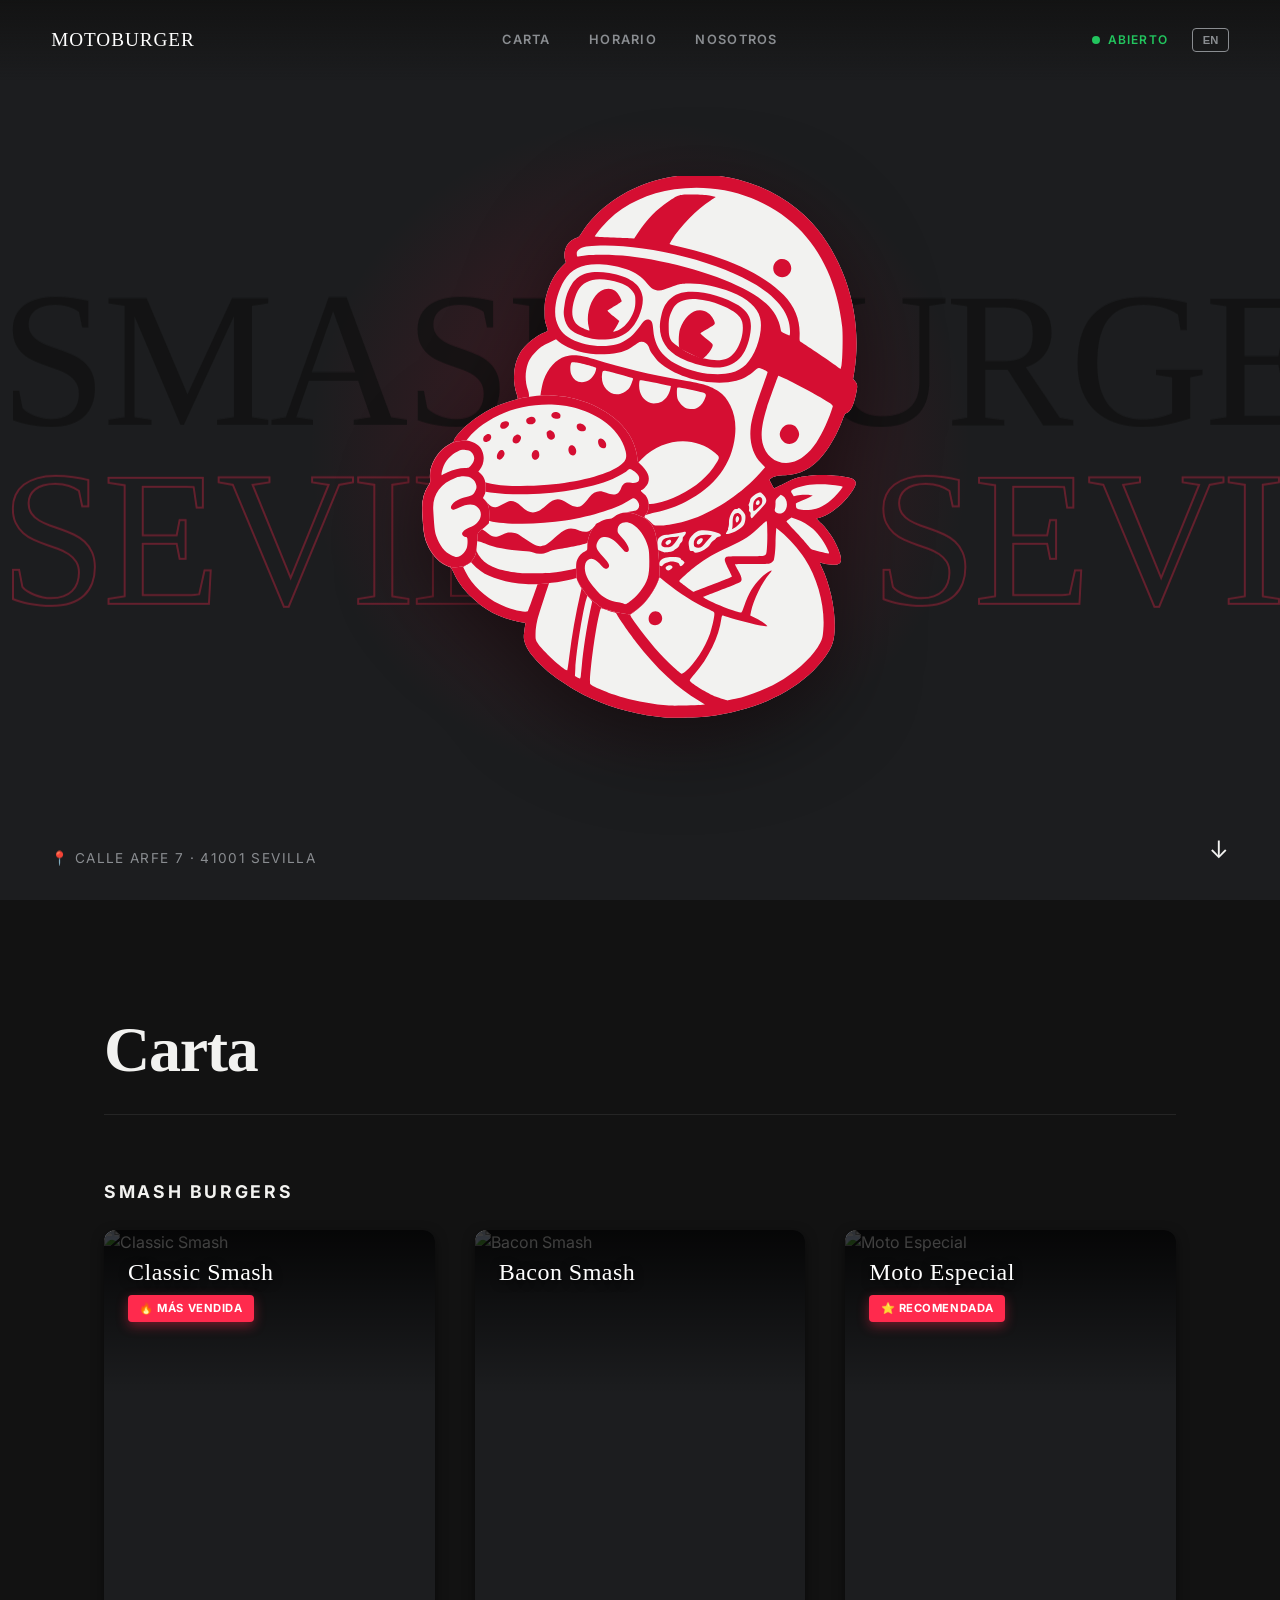
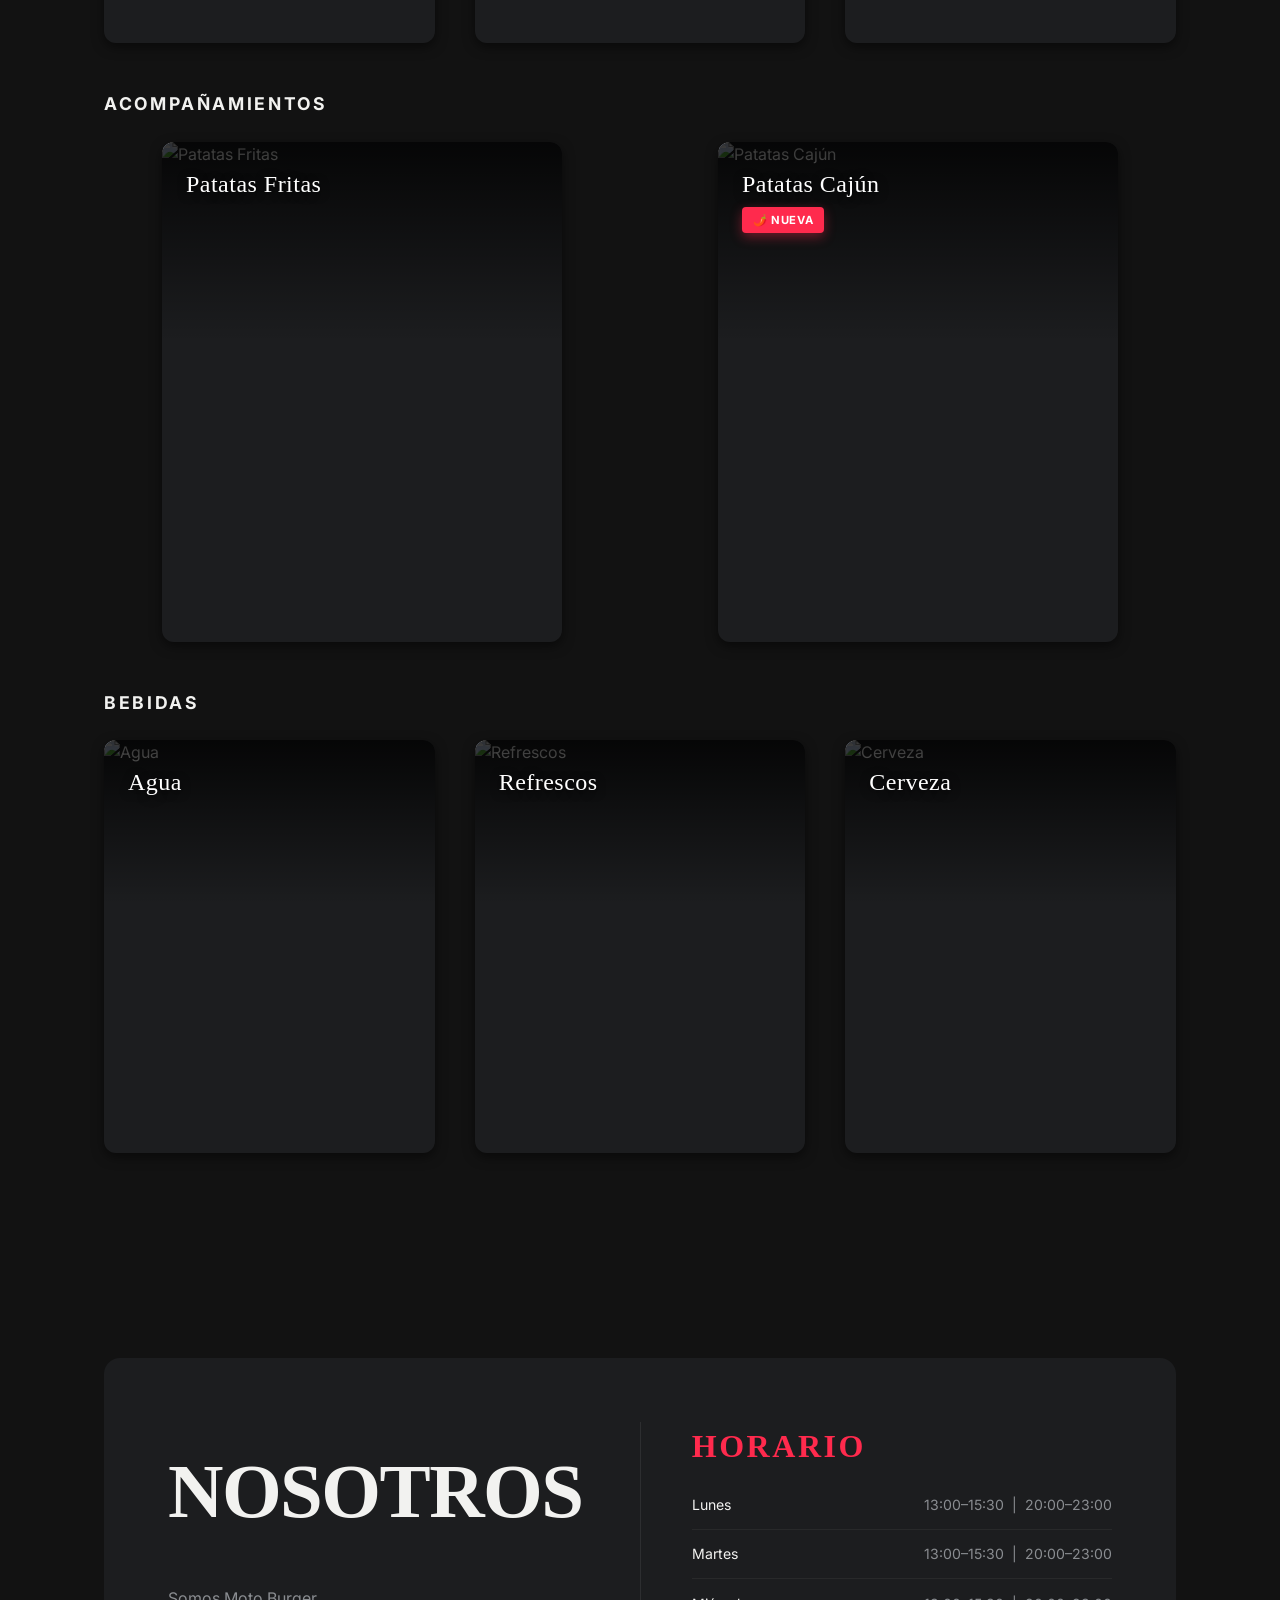
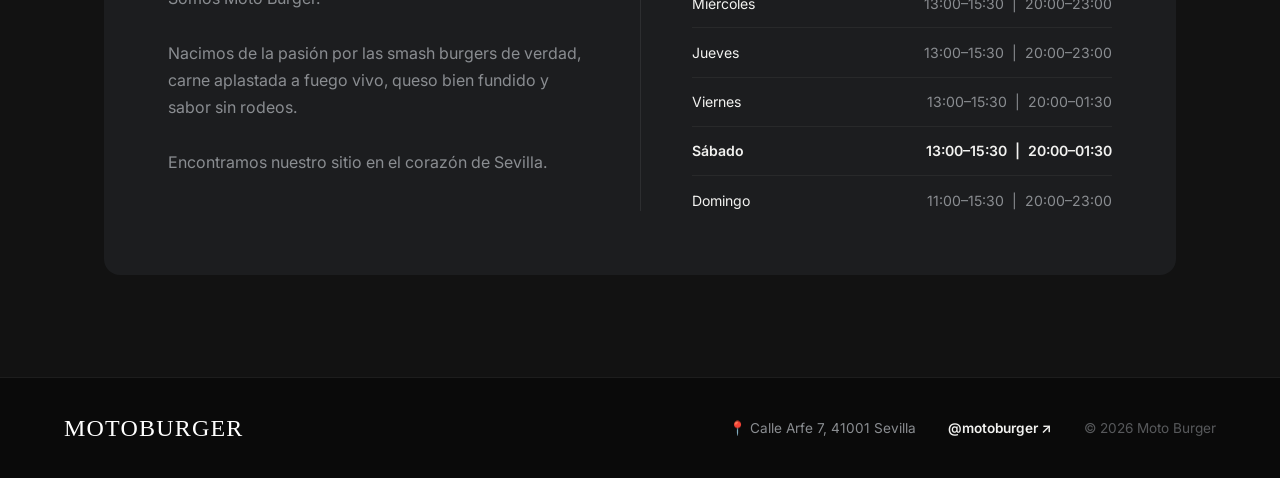
==== moto-burger/index.html @ b913a8f0 "feat: v0.1 main skeleton" ====
<!DOCTYPE html>
<html lang="es">
<head>
  <meta charset="UTF-8">
  <meta name="viewport" content="width=device-width, initial-scale=1.0, maximum-scale=1.0, user-scalable=no, viewport-fit=cover">
  <meta name="description" content="Moto Burger — Smash Burgers en Sevilla. Calle Arfe 7, 41001. Consulta nuestra carta y horario.">
  <title>Moto Burger — Smash Burgers Sevilla</title>
  <link rel="preconnect" href="https://fonts.googleapis.com">
  <link href="https://fonts.googleapis.com/css2?family=Inter:wght@400;500;600;700&display=swap" rel="stylesheet">
  <link rel="icon" type="image/svg+xml" href="assets/mascota_trazo.svg">
  <link rel="stylesheet" href="style.css">
</head>
<body class="loading">

  <!-- NAV -->
  <nav id="navbar">
    <div class="nav-left">
      <a href="#hero" id="nav-brand">MOTOBURGER</a>
    </div>
    <div class="nav-center">
      <a href="#menu" data-i18n="nav_menu" class="nav-link">Carta</a>
      <a href="#schedule" data-i18n="nav_schedule" class="nav-link">Horario</a>
      <a href="#about" data-i18n="nav_about" class="nav-link">Nosotros</a>
    </div>
    <div class="nav-right">
      <div id="status-badge">
        <span id="status-dot"></span>
        <span id="status-text"></span>
      </div>
      <button id="lang-toggle" aria-label="Toggle language">EN</button>
    </div>
  </nav>

  <!-- HERO -->
  <section id="hero">
    <div class="hero-bg-text">
      <div class="marquee" aria-hidden="true">
        <div class="marquee-inner">
          <span>SMASH BURGERS </span>
          <span>SMASH BURGERS </span>
          <span>SMASH BURGERS </span>
          <span>SMASH BURGERS </span>
        </div>
      </div>
      <div class="marquee marquee-reverse" aria-hidden="true">
        <div class="marquee-inner">
          <span class="outline">SEVILLA </span>
          <span class="outline">SEVILLA </span>
          <span class="outline">SEVILLA </span>
          <span class="outline">SEVILLA </span>
        </div>
      </div>
    </div>
    <div class="hero-content">
      <svg id="hero-mascot" viewBox="0 0 958.2 1192.2" xmlns="http://www.w3.org/2000/svg">
  <g id="personaje">
    <g id="cuerpo">
      <path fill="#f2f2f0" d="m 539.11597,1192.6693 c -59.75732,-4.7852 -116.31803,-19.1874 -167.51336,-42.6544 -21.35675,-9.7895 -36.158,-18.1606 -59.10066,-33.4248 -23.21368,-15.4447 -37.87441,-27.2002 -53.32095,-42.7551 -19.74061,-19.8789 -29.79333,-34.549 -33.44397,-48.8053 -1.88449,-7.3593 -1.99593,-10.4625 -0.74408,-20.7126 0.80981,-6.63102 1.83024,-13.85076 2.2676,-16.04396 l 0.79527,-3.98738 -15.54811,-2.99924 C 170.35057,973.15449 137.15922,955.60048 107.103,925.54104 89.447382,907.88342 78.544442,892.66707 69.786748,873.46132 66.911815,867.15648 63.890384,861.99243 63.072441,861.98566 62.254496,861.97866 57.16448,859.75548 51.761335,857.04477 34.975635,848.62345 19.410184,830.64255 11.147705,810.1287 4.2894304,793.10141 2.394804,780.11512 0.37807225,736.31433 -0.60596522,714.93916 3.7588873,697.11762 13.670851,682.04112 c 4.334726,-6.59322 4.461631,-7.16488 3.8695,-17.42261 -0.757157,-13.11764 1.169862,-22.8175 6.901864,-34.73965 8.816086,-18.33716 21.912375,-32.12666 39.347659,-41.43045 6.558473,-3.49973 10.377859,-4.49021 21.368502,-5.54149 12.087589,-1.15621 14.213502,-1.00744 21.966624,1.53717 12.58894,4.13171 19.66969,9.69301 24.24876,19.0452 6.8604,14.01122 4.89193,31.31953 -4.94204,43.45503 l -2.86654,3.53745 5.43207,4.92143 c 7.52704,6.81958 10.8904,16.28496 10.83641,30.49715 -0.0334,8.65019 -0.68424,12.29281 -3.07155,17.17612 l -3.02997,6.19766 5.48886,5.83352 c 4.37232,4.64695 5.84691,7.52986 7.24965,14.17336 2.02314,9.58258 1.33143,34.37564 -1.02496,36.73878 -1.10347,1.10659 2.18976,3.71738 12.59588,9.9855 7.7494,4.66794 16.59227,10.21372 19.65076,12.32396 5.95315,4.10744 46.58158,24.2055 55.88782,27.64655 9.23573,3.41499 36.00498,12.21786 39.80702,13.09026 1.94808,0.44701 4.56667,1.20708 5.81918,1.68906 1.84463,0.70986 2.10631,0.33623 1.37728,-1.96715 -0.89072,-2.81428 6.03967,-24.07241 24.36381,-74.73337 l 7.84711,-21.69528 -11.83005,-10.33557 c -42.47761,-37.11131 -72.47158,-92.63838 -84.60141,-156.62028 -2.80682,-14.8052 -3.58677,-23.6661 -4.13611,-46.98722 -0.59119,-25.10798 -1.06122,-29.93455 -3.7178,-38.18185 -10.17004,-31.5721 -7.35469,-65.13533 7.61796,-90.81917 10.3496,-17.75364 34.68914,-37.97263 54.71782,-45.4543 3.48252,-1.30088 6.32428,-3.03547 6.3148,-3.85464 -0.0133,-0.81916 -1.63148,-6.30185 -3.60477,-12.18376 -3.24537,-9.67353 -3.58595,-12.5447 -3.56823,-30.07796 0.016,-15.47587 0.6164,-21.80905 2.98037,-31.41475 7.04783,-28.63933 19.36524,-51.74745 36.58404,-68.63373 l 7.28178,-7.14101 -1.93036,-6.22697 c -4.05359,-13.07694 1.25891,-31.95682 11.34764,-40.32775 2.7027,-2.24257 8.23048,-5.29472 12.28408,-6.78256 6.89773,-2.53186 7.81431,-3.41522 14.30681,-13.78851 32.12853,-51.333678 93.9239,-94.864956 161.32572,-113.6446974 33.00206,-9.19515124 56.43609,-12.1466682 95.59938,-12.0407532 36.31317,0.09825 56.83787,2.55585096 87.79562,10.5126862 62.9523,16.1801094 120.43547,50.1338984 161.25199,95.2471544 76.37493,84.41487 112.38144,211.88588 92.81633,328.58909 l -2.46536,14.70478 3.0977,3.342 c 7.15872,7.7235 7.51321,11.68414 2.87105,32.08315 -5.71013,25.09308 -11.14921,35.76725 -20.14634,39.5371 -3.65432,1.53121 -4.8385,3.51758 -9.73682,16.33328 -11.28457,29.52466 -25.76657,55.62076 -42.32415,76.26698 -23.17515,28.89788 -52.19148,44.31998 -83.38704,44.31998 -14.591,0 -25.57419,2.39095 -30.70139,6.68344 l -4.12651,3.45479 5.17493,9.61096 c 2.84627,5.28604 5.47486,9.46003 5.84144,9.27555 0.36658,-0.18448 5.46539,-2.66474 11.3307,-5.51166 5.86531,-2.84694 12.16384,-6.02952 13.99675,-7.07242 17.68469,-10.06238 34.35869,-14.50836 61.78231,-16.47386 28.32768,-2.03027 73.20476,2.0834 84.85031,7.77782 2.566,1.25475 5.47524,3.99245 6.46483,6.08374 1.55352,3.28296 1.48942,4.61633 -0.4696,9.76058 -2.57389,6.75868 -14.03271,22.70895 -24.75939,34.46403 -14.6714,16.0781 -38.18476,31.69763 -53.56279,35.58082 -3.4768,0.87794 -6.32146,1.78268 -6.32146,2.01049 0,0.22782 4.95058,5.42005 11.00131,11.53829 17.08789,17.27849 31.98154,41.25594 39.50465,63.5987 7.38913,21.94484 1.79052,28.83424 -20.91882,25.74195 -6.37521,-0.8681 -13.90132,-2.16823 -16.72467,-2.88919 -2.82347,-0.72095 -5.41207,-1.03139 -5.75266,-0.68984 -0.34059,0.34155 1.13294,4.14082 3.27444,8.44285 25.63567,51.49786 37.10954,132.16296 24.16558,169.89162 -5.75997,16.789 -22.32014,40.1144 -42.06822,59.2542 -55.91354,54.1915 -136.57067,89.0357 -233.7589,100.9847 -15.89004,1.9536 -74.33913,3.5175 -88.64607,2.3717 z" id="fondo_mascota" /> 
      <path fill="#d50e32" d="m 539.11597,1192.6693 c -59.75732,-4.7852 -116.31803,-19.1874 -167.51336,-42.6544 -21.35675,-9.7895 -36.158,-18.1606 -59.10066,-33.4248 -23.21368,-15.4447 -37.87441,-27.2002 -53.32095,-42.7551 -19.74061,-19.8789 -29.79333,-34.549 -33.44397,-48.8053 -1.88449,-7.3593 -1.99593,-10.4625 -0.74408,-20.7126 0.80981,-6.63102 1.83024,-13.85076 2.2676,-16.04396 l 0.79527,-3.98738 -15.54811,-2.99924 C 170.35057,973.15449 137.15922,955.60048 107.103,925.54104 89.447382,907.88342 78.544442,892.66707 69.786748,873.46132 66.911815,867.15648 63.890384,861.99243 63.072441,861.98566 62.254496,861.97866 57.16448,859.75548 51.761335,857.04477 34.975635,848.62345 19.410184,830.64255 11.147705,810.1287 4.2894304,793.10141 2.394804,780.11512 0.37807225,736.31433 -0.60596522,714.93916 3.7588873,697.11762 13.670851,682.04112 c 4.334726,-6.59322 4.461631,-7.16488 3.8695,-17.42261 -0.757157,-13.11764 1.169862,-22.8175 6.901864,-34.73965 8.816086,-18.33716 21.912375,-32.12666 39.347659,-41.43045 6.558473,-3.49973 10.377859,-4.49021 21.368502,-5.54149 12.087589,-1.15621 14.213502,-1.00744 21.966624,1.53717 12.58894,4.13171 19.66969,9.69301 24.24876,19.0452 6.8604,14.01122 4.89193,31.31953 -4.94204,43.45503 l -2.86654,3.53745 5.43207,4.92143 c 7.52704,6.81958 10.8904,16.28496 10.83641,30.49715 -0.0334,8.65019 -0.68424,12.29281 -3.07155,17.17612 l -3.02997,6.19766 5.48886,5.83352 c 4.37232,4.64695 5.84691,7.52986 7.24965,14.17336 2.02314,9.58258 1.33143,34.37564 -1.02496,36.73878 -1.10347,1.10659 2.18976,3.71738 12.59588,9.9855 7.7494,4.66794 16.59227,10.21372 19.65076,12.32396 5.95315,4.10744 46.58158,24.2055 55.88782,27.64655 9.23573,3.41499 36.00498,12.21786 39.80702,13.09026 1.94808,0.44701 4.56667,1.20708 5.81918,1.68906 1.84463,0.70986 2.10631,0.33623 1.37728,-1.96715 -0.89072,-2.81428 6.03967,-24.07241 24.36381,-74.73337 l 7.84711,-21.69528 -11.83005,-10.33557 c -42.47761,-37.11131 -72.47158,-92.63838 -84.60141,-156.62028 -2.80682,-14.8052 -3.58677,-23.6661 -4.13611,-46.98722 -0.59119,-25.10798 -1.06122,-29.93455 -3.7178,-38.18185 -10.17004,-31.5721 -7.35469,-65.13533 7.61796,-90.81917 10.3496,-17.75364 34.68914,-37.97263 54.71782,-45.4543 3.48252,-1.30088 6.32428,-3.03547 6.3148,-3.85464 -0.0133,-0.81916 -1.63148,-6.30185 -3.60477,-12.18376 -3.24537,-9.67353 -3.58595,-12.5447 -3.56823,-30.07796 0.016,-15.47587 0.6164,-21.80905 2.98037,-31.41475 7.04783,-28.63933 19.36524,-51.74745 36.58404,-68.63373 l 7.28178,-7.14101 -1.93036,-6.22697 c -4.05359,-13.07694 1.25891,-31.95682 11.34764,-40.32775 2.7027,-2.24257 8.23048,-5.29472 12.28408,-6.78256 6.89773,-2.53186 7.81431,-3.41522 14.30681,-13.78851 32.12853,-51.333678 93.9239,-94.864956 161.32572,-113.6446974 33.00206,-9.19515124 56.43609,-12.1466682 95.59938,-12.0407532 36.31317,0.09825 56.83787,2.55585096 87.79562,10.5126862 62.9523,16.1801094 120.43547,50.1338984 161.25199,95.2471544 76.37493,84.41487 112.38144,211.88588 92.81633,328.58909 l -2.46536,14.70478 3.0977,3.342 c 7.15872,7.7235 7.51321,11.68414 2.87105,32.08315 -5.71013,25.09308 -11.14921,35.76725 -20.14634,39.5371 -3.65432,1.53121 -4.8385,3.51758 -9.73682,16.33328 -11.28457,29.52466 -25.76657,55.62076 -42.32415,76.26698 -23.17515,28.89788 -52.19148,44.31998 -83.38704,44.31998 -14.591,0 -25.57419,2.39095 -30.70139,6.68344 l -4.12651,3.45479 5.17493,9.61096 c 2.84627,5.28604 5.47486,9.46003 5.84144,9.27555 0.36658,-0.18448 5.46539,-2.66474 11.3307,-5.51166 5.86531,-2.84694 12.16384,-6.02952 13.99675,-7.07242 17.68469,-10.06238 34.35869,-14.50836 61.78231,-16.47386 28.32768,-2.03027 73.20476,2.0834 84.85031,7.77782 2.566,1.25475 5.47524,3.99245 6.46483,6.08374 1.55352,3.28296 1.48942,4.61633 -0.4696,9.76058 -2.57389,6.75868 -14.03271,22.70895 -24.75939,34.46403 -14.6714,16.0781 -38.18476,31.69763 -53.56279,35.58082 -3.4768,0.87794 -6.32146,1.78268 -6.32146,2.01049 0,0.22782 4.95058,5.42005 11.00131,11.53829 17.08789,17.27849 31.98154,41.25594 39.50465,63.5987 7.38913,21.94484 1.79052,28.83424 -20.91882,25.74195 -6.37521,-0.8681 -13.90132,-2.16823 -16.72467,-2.88919 -2.82347,-0.72095 -5.41207,-1.03139 -5.75266,-0.68984 -0.34059,0.34155 1.13294,4.14082 3.27444,8.44285 25.63567,51.49786 37.10954,132.16296 24.16558,169.89162 -5.75997,16.789 -22.32014,40.1144 -42.06822,59.2542 -55.91354,54.1915 -136.57067,89.0357 -233.7589,100.9847 -15.89004,1.9536 -74.33913,3.5175 -88.64607,2.3717 z m 77.93656,-28.3019 5.95328,-0.9462 -13.28491,-7.8812 c -46.54426,-27.6126 -94.17265,-72.1499 -138.15323,-129.1874 -15.73462,-20.4058 -40.10669,-55.31042 -42.1013,-60.29549 -1.67107,-4.17669 -2.70643,-4.98715 -7.3155,-5.72626 -2.95303,-0.47353 -9.93634,-2.64268 -15.51879,-4.82034 -5.5823,-2.17767 -10.82948,-3.96216 -11.66049,-3.96554 -1.78598,-0.007 -2.04553,0.8469 -7.10555,23.38782 -8.49068,37.82271 -20.23757,132.88231 -17.64802,142.81281 1.23264,4.7271 40.06722,20.9185 72.92024,30.4029 30.05169,8.6757 68.34413,15.444 100.64329,17.7889 10.41372,0.756 66.15023,-0.4382 73.27098,-1.57 z m 73.09795,-13.0961 c 33.36732,-7.5049 77.3883,-25.7242 106.23906,-43.97 36.90835,-23.3416 67.10907,-53.015 80.28587,-78.8842 4.88328,-9.5872 5.67563,-12.9566 6.99945,-29.76512 3.968,-50.38147 -12.10252,-111.82924 -40.75399,-155.82839 -13.74748,-21.11135 -34.16154,-43.9971 -53.33762,-59.79527 l -9.47232,-7.80379 -0.85061,10.95706 c -0.4679,6.02638 -0.85593,16.0703 -0.86233,22.31984 -0.0146,13.98027 -2.2792,34.40355 -4.25502,38.37245 -0.80702,1.62103 -3.62995,4.02727 -6.2732,5.34719 -4.34234,2.16847 -8.37299,2.35973 -41.79724,1.9835 -20.34527,-0.22901 -36.9914,0.0991 -36.9914,0.72915 0,0.63005 3.29924,7.13373 7.33164,14.4526 7.44639,13.51543 8.86487,19.44884 5.66535,23.69911 -0.91646,1.21743 -10.36426,5.50769 -20.99512,9.53388 -10.63086,4.02619 -28.02684,10.72414 -38.6577,14.88434 -10.63086,4.1602 -20.49523,8.01209 -21.92064,8.5598 -2.23468,0.85859 -1.72546,1.505 3.69501,4.69062 16.15212,9.49257 64.11938,28.44723 76.83748,30.36295 2.67125,0.40238 3.49519,-1.01915 8.12425,-14.01708 10.27413,-28.84838 20.106,-45.64586 35.74183,-61.06422 8.95499,-8.83049 23.31312,-18.67261 24.90768,-17.07355 0.31246,0.31346 -1.43446,2.92974 -3.88242,5.81393 -17.50327,20.62351 -35.96539,58.21144 -41.42812,84.34559 l -1.74213,8.3347 13.499,6.612 c 13.40009,6.56351 27.77954,17.40845 23.22967,17.51945 -9.4678,0.2314 -62.25793,-12.37964 -86.30235,-20.61666 -5.44381,-1.86494 -10.63633,-3.39078 -11.53879,-3.39078 -0.97549,0 -2.00954,2.84618 -2.5498,7.01819 -5.04364,38.94591 -28.35995,87.02281 -59.41435,122.50871 -8.67504,9.9129 -10.71562,13.0092 -9.69067,14.7048 3.49306,5.7782 39.51563,27.5853 57.76645,34.9703 6.68898,2.7066 22.99866,7.6748 25.83346,7.8693 0.64492,0.044 8.0968,-1.4771 16.55962,-3.3804 z m -340.40371,-51.6822 c 0.42816,-3.8599 1.38674,-13.6354 2.1299,-21.7229 3.23311,-35.1789 10.10473,-80.22162 18.113,-118.72894 l 4.67505,-22.47951 -5.03191,-6.1581 -5.03189,-6.1581 -1.6283,4.00198 c -6.99343,17.18732 -23.46828,118.71917 -25.38423,156.43827 l -0.82661,16.2731 4.53294,2.7712 c 6.6462,4.0633 7.58345,3.5934 8.45205,-4.237 z m 230.88102,-9.0357 c 19.10903,-15.8123 43.0256,-52.9362 53.65567,-83.2856 4.44803,-12.69966 9.47487,-35.30719 9.47487,-42.61265 0,-4.4445 -0.22248,-4.61427 -15.21019,-11.60847 -27.07346,-12.63417 -64.1727,-36.28381 -92.05663,-58.68315 l -13.28877,-10.67489 -3.44508,8.86011 c -5.68201,14.61318 -16.23876,31.53204 -29.19548,46.79038 -5.86437,6.90627 -28.41206,25.56767 -30.89202,25.56767 -2.9697,0 -0.33832,4.88371 11.56411,21.46214 26.93068,37.51056 54.80714,69.56586 82.76651,95.17346 8.62973,7.9038 16.69372,14.3705 17.92024,14.3705 1.22638,0 5.14441,-2.4117 8.70677,-5.3595 z M 504.89858,986.92444 c -7.19458,-3.91826 -7.99254,-15.69965 -1.58095,-23.34101 9.47605,-11.29348 27.36817,-2.42638 25.3629,12.56951 -1.4394,10.7643 -13.64469,16.2923 -23.78195,10.7715 z m -180.4546,70.22136 c 5.31609,-44.6071 13.94662,-93.60242 24.48937,-139.02693 l 2.32706,-10.02598 -4.91326,-8.43468 c -6.11258,-10.49345 -8.42937,-22.00488 -7.54531,-37.48926 1.06121,-18.58808 7.9063,-30.49038 20.59228,-35.80592 4.21742,-1.76715 4.42924,-2.19066 4.4295,-8.85616 5.4e-4,-17.50812 5.47048,-33.91869 14.9756,-44.9289 2.14083,-2.47978 3.39613,-4.94365 2.7896,-5.47525 -0.60638,-0.5316 -6.80134,-2.91196 -13.76639,-5.2897 -6.96505,-2.37772 -17.68029,-6.98218 -23.81167,-10.23212 -6.13137,-3.24995 -11.3271,-5.90898 -11.54612,-5.90898 -0.52493,0 -6.46355,16.25374 -9.03589,24.73077 -1.11561,3.67619 -8.42271,24.73075 -16.23809,46.78793 -25.67697,72.4668 -49.78739,145.42823 -53.45186,161.75249 -2.41064,10.73893 -3.64861,20.25107 -3.745,28.77539 -0.13863,12.2591 0.0293,13.0312 4.52162,20.7203 9.19679,15.7434 61.74366,63.8195 65.39121,59.8276 0.524,-0.5734 2.5658,-14.5778 4.53735,-31.1206 z m -91.46421,-98.76623 c 1.30861,-0.83173 28.83288,-79.62968 38.40321,-109.94267 0.54426,-1.72381 -1.0611,-2.60158 -7.7574,-4.24152 -23.90472,-5.85434 -49.25483,-15.71947 -80.32428,-31.25868 -15.41815,-7.71134 -23.66397,-12.32512 -40.71467,-22.78139 -17.9517,-11.00871 -19.4215,-10.6836 -20.61521,4.55972 -2.68871,34.33229 -3.31071,38.09575 -7.56492,45.76872 -4.63438,8.35861 -6.8396,10.49733 -16.816349,16.30977 l -6.960117,4.05496 5.159736,10.29131 c 14.55235,29.02502 42.40614,55.63535 75.41167,72.04512 22.50117,11.18716 55.36567,19.27034 61.77833,15.19466 z m 230.63135,-25.61684 c 4.86526,-4.07733 12.29074,-11.8976 16.50108,-17.37838 16.61202,-21.6248 20.4362,-34.40542 20.18079,-67.44738 -0.13197,-17.13656 -0.72129,-23.46185 -2.96198,-31.81643 -5.63335,-21.00427 -20.03242,-41.50406 -34.82271,-49.57678 -15.95575,-8.7088 -32.03375,-1.84157 -32.03375,13.68225 0,4.93813 0.95057,6.54308 9.34395,15.77683 15.68183,17.25173 20.16905,31.1535 10.42345,32.29258 -2.82481,0.33019 -4.51403,-0.84589 -8.64012,-6.01559 -14.44319,-18.09658 -27.27234,-27.11299 -38.6077,-27.13384 -8.0468,-0.0148 -12.56014,2.91872 -16.54656,10.75495 -5.3057,10.42949 -2.89452,17.14998 11.59745,32.32432 14.40357,15.08168 17.03869,21.53679 10.53621,25.80947 -2.91733,1.91696 -3.61503,1.92385 -7.1878,0.0711 -2.1763,-1.12858 -5.94342,-4.56735 -8.37151,-7.64169 -5.27358,-6.67722 -15.06637,-13.20786 -19.79514,-13.20093 -5.49006,0.008 -11.61691,4.59551 -13.40863,10.0396 -4.53068,13.7672 1.34863,32.60876 15.27205,48.94191 3.99548,4.68698 9.54352,11.17606 12.32887,14.42014 10.02381,11.67463 26.70154,20.20578 44.2752,22.648 5.30622,0.7374 10.95158,2.22046 12.54534,3.29569 3.6021,2.43009 6.45144,0.98183 19.37151,-9.84579 z m 157.66949,-26.09455 c 46.10542,-17.48476 61.13541,-23.57892 61.13541,-24.78841 0,-0.6778 -3.59917,-8.43256 -7.99815,-17.23282 -8.34126,-16.68697 -9.40461,-21.12416 -5.90342,-24.63528 2.46183,-2.46876 4.80435,-2.5909 51.65719,-2.69362 40.06643,-0.0879 37.40238,0.95006 39.08825,-15.22859 1.67616,-16.08502 1.40834,-59.96663 -0.37697,-61.75943 -1.13201,-1.13675 -4.55641,1.52873 -13.54551,10.54332 -20.90409,20.9633 -36.27746,31.14865 -68.72138,45.53033 -29.82386,13.2203 -51.93114,26.02296 -74.18143,42.95975 -13.98355,10.64415 -35.99165,30.65598 -35.99165,32.72695 0,1.20056 28.41727,22.2052 31.50975,23.29043 0.10131,0.0354 10.5986,-3.88523 23.32791,-8.71263 z m -72.77283,-41.29207 c 4.11839,-4.13015 4.11839,-5.74692 -5.2e-4,-7.62894 -2.4593,-1.1237 -4.25742,-1.08616 -7.23592,0.15105 -4.99017,2.07287 -6.19603,5.08516 -3.3139,8.27886 3.05489,3.38511 6.64806,3.11233 10.55034,-0.80097 z m -18.51676,-8.1385 c 0.99391,-2.59746 9.08363,-6.79035 15.39056,-7.97689 2.65978,-0.50037 8.21183,-0.14089 12.42392,0.80441 6.4597,1.44972 7.81379,2.27999 8.92326,5.47184 1.66814,4.79891 3.60743,4.74678 8.35685,-0.22458 3.71261,-3.88606 3.74754,-4.05586 1.37582,-6.68399 -1.33849,-1.48315 -3.09807,-2.69663 -3.91043,-2.69663 -0.8122,0 -2.06885,-1.3535 -2.79268,-3.00779 -1.3477,-3.08074 -3.65875,-3.52905 -19.97816,-3.87549 -8.95379,-0.19007 -19.69196,2.79083 -23.66117,6.56835 -3.91855,3.72924 -5.13707,11.52799 -1.99954,12.79758 3.1434,1.27195 5.08336,0.88313 5.87157,-1.17681 z M 83.366925,837.08395 c 5.157207,-2.45415 11.604241,-10.01959 14.537155,-17.0589 1.978746,-4.74926 2.70044,-18.78133 1.171462,-22.77707 -0.444958,-1.163 -1.811179,-2.11454 -3.035958,-2.11454 -3.415737,0 -8.152109,-3.86782 -8.152109,-6.65722 0,-4.69587 6.458765,-10.40368 16.036395,-14.17202 15.95443,-6.2772 25.18802,-16.89085 25.258,-29.03286 0.0374,-6.38715 -2.53221,-11.42465 -8.51095,-16.689 -8.58255,-7.55687 -21.855313,-6.80153 -41.384909,2.3552 -10.031273,4.70323 -13.439815,5.02618 -15.346305,1.45392 -4.382183,-8.21139 13.353969,-22.08283 32.83544,-25.68054 12.956984,-2.3928 15.748734,-4.13872 19.757934,-12.35655 2.90212,-5.94846 3.4256,-8.42585 2.69578,-12.7578 -3.03677,-18.02545 -22.794301,-25.23479 -46.328965,-16.90501 -32.666815,11.56201 -50.528133,37.42766 -48.535395,70.28598 2.40744,39.69481 3.359752,47.79232 6.844809,58.20363 6.733103,20.11451 18.006218,34.48996 32.899024,41.95309 9.321165,4.67104 12.799965,5.02321 19.258592,1.94969 z M 894.98488,826.214 C 887.85883,809.07025 874.52859,789.87731 861.1141,777.44644 849.62223,766.7973 837.94414,759.86737 824.2156,755.55048 l -10.83162,-3.40597 -5.44726,3.7819 c -2.99611,2.08004 -5.4702,4.27008 -5.49792,4.86674 -0.0281,0.59668 7.3331,8.71773 16.35767,18.04677 9.02456,9.32906 21.1123,22.67673 26.86162,29.66151 5.74934,6.98477 11.11276,12.96043 11.91843,13.27923 4.18636,1.65629 33.8812,9.26915 36.47491,9.35104 2.97142,0.0938 2.98552,0.0191 0.93345,-4.9177 z m -339.84837,-2.14666 c 0.97818,-1.3414 3.7418,-3.43743 6.14138,-4.65783 2.82988,-1.43919 4.72597,-3.61691 5.39581,-6.1973 0.56814,-2.18813 2.37611,-4.99449 4.01787,-6.23639 1.66908,-1.26253 3.10581,-3.92863 3.25899,-6.04758 0.15061,-2.08429 0.32271,-4.20978 0.3823,-4.72333 0.06,-0.51354 1.60789,-2.55645 3.4408,-4.53978 3.53091,-3.82075 4.45496,-8.56631 1.66628,-8.55775 -0.91646,0.003 -9.16454,1.49266 -18.32909,3.31075 -9.16453,1.81808 -19.37148,3.31968 -22.68219,3.33688 -6.90359,0.0358 -14.06859,3.43039 -17.78933,8.42803 -4.09038,5.49411 -3.09448,26.35996 1.25811,26.35996 1.04415,0 3.91469,1.08375 6.37919,2.40833 3.95708,2.12692 5.68428,2.24162 14.7811,0.98165 7.25778,-1.00525 10.82574,-2.14716 12.07878,-3.86564 z m -24.32261,-7.82676 c -4.06212,-1.96607 -4.84286,-5.33336 -2.52595,-10.89424 2.65391,-6.36963 7.5857,-8.57632 23.02625,-10.30291 7.18434,-0.80336 13.5274,-1.74883 14.09552,-2.10103 2.17949,-1.35075 0.80648,1.27887 -5.55616,10.64191 -4.41338,6.49458 -8.16997,10.45258 -11.3759,11.98569 -5.34223,2.55477 -13.15788,2.85149 -17.66376,0.67058 z m 15.11609,-6.8601 c 6.08925,-5.25263 1.18199,-11.39568 -5.56297,-6.96373 -4.25849,2.79819 -5.35556,5.54629 -3.23645,8.10689 2.30293,2.78278 4.59306,2.48526 8.79942,-1.14316 z m 75.57483,13.38082 c 7.02531,-4.1904 10.03328,-7.00661 13.33025,-12.48068 2.34173,-3.88808 5.45739,-7.44694 6.92372,-7.90858 1.46632,-0.46162 3.64035,-2.07395 4.83102,-3.58292 1.19079,-1.50896 4.18276,-3.39997 6.64885,-4.20222 6.42157,-2.08897 6.46183,-5.33396 0.0987,-7.8875 -16.60335,-6.6622 -38.36003,-8.69573 -46.70955,-4.36581 -7.11582,3.69013 -15.05971,11.71656 -17.6927,17.87633 -2.07031,4.84369 -2.27094,7.13549 -1.25424,14.33485 1.48738,10.53282 1.96115,11.33503 6.69244,11.33503 2.19536,0 4.11252,0.87485 4.57694,2.0886 1.33143,3.4794 12.19784,0.97078 22.5553,-5.2071 z m -20.06999,-5.72771 c -2.39372,-1.73527 -2.99931,-3.47171 -2.99931,-8.60003 0,-13.79545 14.5061,-21.18548 34.93683,-17.79825 l 4.94365,0.81962 -6.94319,8.01478 c -16.18051,18.67745 -16.00803,18.52466 -21.61046,19.14661 -3.58329,0.3978 -6.31039,-0.12057 -8.32752,-1.58273 z m 13.54499,-9.97153 c 4.55094,-5.42379 4.57494,-9.25501 0.0574,-9.25501 -5.88182,0 -12.45364,9.06188 -9.04842,12.47677 1.99246,1.99814 5.73641,0.65651 8.99058,-3.22176 z m 72.24028,-23.18302 c 9.65935,-4.43475 19.7858,-12.12641 21.79921,-16.55799 2.81121,-6.18726 3.99853,-15.73131 2.59232,-20.83829 -1.35022,-4.90416 -10.96332,-15.51562 -14.05567,-15.51562 -0.90885,0 -2.05539,0.65397 -2.54794,1.45326 -0.49269,0.79929 -2.04539,1.15173 -3.45066,0.78321 -6.49196,-1.70247 -16.19211,16.99919 -15.65997,30.1917 0.15637,3.8744 -0.39137,8.31047 -1.21718,9.85791 -0.82593,1.54743 -1.15427,3.16175 -0.72983,3.58738 0.4243,0.42561 -0.49655,2.83156 -2.04646,5.34654 -1.55003,2.51498 -2.81813,5.03206 -2.81813,5.59351 0,1.88409 10.41143,-0.35595 18.13431,-3.90161 z m -4.11905,-8.85599 c 0.51468,-1.62613 0.8726,-7.11392 0.79542,-12.19511 -0.15544,-10.2439 2.16709,-17.49463 6.31719,-19.72202 4.11878,-2.21053 6.68019,-1.75193 10.2587,1.83684 2.51887,2.52599 3.27204,4.6867 3.27204,9.38745 0,5.26178 -0.72664,6.88781 -5.25425,11.75774 -2.88986,3.10834 -7.74514,7.05556 -10.7895,8.77159 l -5.53538,3.12008 z m 13.23613,-14.9438 c 2.67524,-3.8302 2.64631,-8.25739 -0.0693,-10.51699 -1.82144,-1.51595 -2.42278,-1.40163 -3.99908,0.76022 -1.95994,2.68802 -2.39397,7.09095 -1.04615,10.61328 1.1132,2.9091 2.66539,2.64913 5.11387,-0.85651 z m -152.14078,7.66237 c 19.65343,-2.97076 35.82873,-7.0677 53.38199,-13.52077 52.16189,-19.17621 109.3574,-58.23512 146.26616,-99.88553 l 11.63876,-13.1339 -8.48137,-8.50534 c -18.14165,-18.19296 -26.83296,-47.35198 -23.29245,-78.14438 2.37211,-20.63113 8.93418,-43.00768 28.53937,-97.31874 4.8486,-13.43175 8.81554,-25.01936 8.81554,-25.75023 0,-1.46202 -13.37088,-7.77223 -18.66232,-8.80741 -2.68285,-0.52486 -4.93525,0.88758 -11.55252,7.24437 -9.21039,8.84764 -25.222,17.5007 -38.75287,20.94286 -52.52765,13.36278 -131.0898,-5.66146 -170.60862,-41.31382 -6.651,-6.0003 -20.36327,-24.75005 -20.36327,-27.84421 0,-0.80913 -1.26118,-4.08372 -2.80255,-7.27686 -3.07782,-6.37604 -8.10559,-9.74318 -14.54821,-9.74318 -5.04538,0 -6.91773,0.96548 -17.61165,9.08121 -16.69626,12.67104 -33.67098,17.5767 -64.34785,18.59641 -17.83747,0.59292 -23.99576,0.25124 -37.62579,-2.08762 -24.9986,-4.28968 -47.55429,-13.45836 -62.7589,-25.51099 l -6.37704,-5.05509 -16.60296,7.99875 c -14.93346,7.19448 -17.67948,9.09121 -27.31151,18.86381 -13.25466,13.44831 -18.54529,23.43084 -21.61126,40.77726 -2.56033,14.48574 -1.26889,30.02781 3.62384,43.6117 2.56567,7.12297 2.8724,10.56462 2.74002,30.74635 -0.17981,27.42883 1.36076,42.31031 7.46387,72.10221 8.40219,41.01461 20.57736,67.56125 47.39805,103.34631 19.87926,26.52349 37.4845,40.77316 71.11695,57.56197 22.03022,10.99719 32.13388,14.7375 47.5223,17.59247 8.77169,1.62739 8.98338,1.59741 13.5867,-1.92368 2.57194,-1.96726 7.49893,-4.65131 10.9488,-5.96455 l 6.27241,-2.38774 -4.61266,-0.86779 c -6.50862,-1.22449 -34.08262,-13.08588 -49.1026,-21.12231 -27.11876,-14.50981 -57.32468,-38.33006 -74.65772,-58.87462 -18.24203,-21.62197 -32.95208,-47.6802 -40.58924,-71.90199 -4.36405,-13.84131 -11.04956,-53.27405 -12.12532,-71.5187 -1.1076,-18.78601 3.07823,-51.71935 8.62734,-67.87632 8.89605,-25.90266 27.68863,-46.62331 47.53135,-52.40807 17.72442,-5.16719 32.38955,-3.91881 62.54893,5.32453 69.03464,21.15798 120.54147,33.43618 196.621,46.87055 48.15282,8.50295 60.6907,12.414 78.35047,24.44045 11.20645,7.63171 19.48386,17.57881 26.40039,31.72548 9.42915,19.28611 12.71691,41.00143 10.01474,66.14753 -6.70978,62.44149 -43.62786,111.82742 -108.4544,145.08088 -20.74119,10.63944 -37.93919,16.74928 -67.95502,24.14205 -14.47529,3.5652 -26.32254,6.92483 -26.32721,7.46581 0,0.54101 2.54087,2.63056 5.65681,4.64347 3.11595,2.01289 8.86302,6.53313 12.77117,10.04495 7.08743,6.36864 7.13048,6.3851 16.66279,6.37724 5.25638,-0.004 15.44229,-0.89749 22.63556,-1.98478 z m 185.35492,-17.29224 c 1.16547,-1.78383 7.7586,-8.88039 14.65114,-15.77012 13.58804,-13.58218 15.64942,-17.69202 12.74104,-25.40121 -0.90846,-2.40816 -3.84125,-6.30289 -6.51716,-8.65498 -4.68557,-4.11833 -5.06761,-4.21666 -10.32945,-2.65863 -7.07916,2.09614 -17.60526,11.25253 -17.65378,15.35651 -0.02,1.6908 -0.95445,4.85442 -2.07632,7.03026 -1.49004,2.88944 -1.6728,4.64419 -0.6781,6.50818 0.74916,1.40365 0.98723,4.43139 0.52908,6.7283 -0.62425,3.13057 -0.23875,4.61185 1.53978,5.91605 1.70319,1.24894 2.16442,2.83207 1.63481,5.61077 -0.74716,3.91966 0.83154,8.57819 2.90706,8.57819 0.62306,0 2.08645,-1.45949 3.2519,-3.24332 z m 0.33061,-13.57345 c -1.52952,-3.99714 -0.80902,-16.73807 1.16279,-20.56191 4.08398,-7.91978 12.97605,-11.89105 16.6596,-7.4402 2.17202,2.62463 2.07364,10.60186 -0.1701,13.7932 -0.98977,1.40774 -5.18413,5.65698 -9.32091,9.44275 -5.94901,5.44437 -7.69061,6.44068 -8.33138,4.76616 z m 12.45923,-14.5244 c 2.18536,-2.64067 1.23105,-7.97081 -1.52125,-8.49667 -2.79988,-0.53497 -6.7723,5.26796 -5.63709,8.23473 1.03736,2.71081 5.01137,2.85624 7.15834,0.26194 z m 53.69952,18.00956 c 10.81402,-8.53043 9.67216,-29.02911 -2.01393,-36.15604 l -4.25488,-2.59485 -5.68908,5.59922 c -5.48979,5.40313 -5.68908,5.89071 -5.68908,13.92305 0,4.5781 -0.59666,9.89748 -1.32582,11.82084 -3.06021,8.07192 11.11475,13.60644 18.97279,7.40778 z m 71.6255,-7.61176 c 17.89252,-4.97594 35.34841,-18.14141 53.12382,-40.06645 3.0631,-3.77824 5.5693,-7.46111 5.5693,-8.18414 0,-0.72304 -2.24942,-1.65783 -4.99876,-2.07729 -40.8928,-6.23897 -77.06587,-4.13207 -100.16783,5.83427 -9.58578,4.13538 -10.18803,5.2833 -6.07593,11.58186 l 3.45388,5.29029 6.86254,-1.78514 c 7.10699,-1.84875 23.95403,-2.15135 30.9424,-0.55576 l 3.99907,0.91306 -5.99861,3.19278 c -3.29923,1.75602 -11.69727,5.3727 -18.66232,8.03704 -6.96506,2.66435 -12.60374,5.55803 -12.53043,6.43039 0.0734,0.87237 0.22328,3.36963 0.33325,5.54948 0.23756,4.70963 2.67765,6.26795 12.43858,7.94384 8.67612,1.48963 21.95716,0.60834 31.71104,-2.10423 z m -352.08954,-11.9747 c 15.3883,-3.14067 32.82504,-9.29385 50.36377,-17.77267 37.4417,-18.10061 64.44929,-41.47523 82.4999,-71.40219 7.30271,-12.1075 7.16407,-13.1423 -2.88853,-21.5691 -45.92441,-38.49675 -113.58987,-33.32134 -161.15669,12.32614 -11.92137,11.4402 -19.02639,20.93772 -25.75362,34.42558 -7.79472,15.6278 -12.18944,32.05156 -13.1139,49.00873 l -0.77754,14.25951 5.8593,0.77903 c 19.17594,2.54964 52.3429,2.52154 64.96731,-0.0551 z M 55.894907,652.37423 c 12.535088,-6.22958 25.787611,-9.57722 38.053959,-9.61255 7.549574,-0.0218 8.368844,-0.34114 12.917524,-5.03621 10.13537,-10.46137 10.29361,-21.78178 0.4335,-31.01993 -2.77669,-2.60155 -5.2769,-3.39473 -12.068121,-3.82838 -7.423473,-0.47403 -9.724005,-0.004 -17.250658,3.52867 -15.399757,7.22682 -27.841933,21.52267 -32.890893,37.79103 -2.581933,8.31929 -3.315763,15.20025 -1.525779,14.30719 0.549872,-0.27434 6.098583,-3.03276 12.330468,-6.12982 z M 813.32,630.53891 c 19.00332,-4.04915 39.36152,-20.28704 55.09707,-43.94596 12.84075,-19.30656 28.7544,-54.09551 35.87796,-78.43331 0.98776,-3.37474 -1.02063,-4.90517 -27.25757,-20.77109 -26.10699,-15.78729 -91.2396,-49.3059 -92.54169,-47.62388 -0.95325,1.23122 -21.05485,57.00234 -24.73306,68.62061 -11.20152,35.38253 -14.43305,60.4695 -10.14231,78.73834 7.44627,31.70473 33.93385,49.75767 63.6996,43.41529 z m -13.5979,-42.86769 c -6.64153,-3.41396 -11.99722,-11.88959 -11.99722,-18.98625 0,-6.21533 4.97124,-15.07026 10.32266,-18.38697 6.01315,-3.7269 15.72248,-3.84082 21.94811,-0.25752 5.00257,2.87937 10.38599,12.39957 10.38599,18.3669 0,5.94066 -4.95444,15.05985 -9.82051,18.07579 -7.04464,4.36616 -13.89638,4.75679 -20.83903,1.18805 z M 603.20614,511.69218 c 6.89108,-2.62735 13.70549,-9.36138 17.8112,-17.60095 5.53805,-11.11405 5.37716,-14.03208 -0.92019,-16.68232 -2.74935,-1.15706 -16.63293,-4.47992 -30.85256,-7.3841 -20.89021,-4.26664 -26.0686,-4.94037 -26.97333,-3.50943 -1.65681,2.62064 -1.39595,18.05089 0.40724,24.08632 2.05073,6.86382 10.92747,16.86679 17.70961,19.95622 5.94663,2.70885 17.21868,3.26917 22.81803,1.13426 z m -74.57893,-15.36553 c 8.90472,-5.23327 16.27288,-16.74315 18.50423,-28.90577 l 0.8946,-4.87582 -6.45464,-1.37153 c -42.5773,-9.04728 -60.90332,-12.34282 -62.07917,-11.16363 -0.73304,0.73506 -1.36129,5.78387 -1.39621,11.21954 -0.11998,18.68597 9.63575,33.36136 25.68616,38.63877 5.86051,1.92692 18.6398,0.10535 24.84503,-3.54156 z m -90.84677,-16.833 c 7.16954,-1.99602 15.83739,-8.17395 19.25966,-13.72701 3.00825,-4.88101 8.45043,-19.62467 7.56999,-20.50764 -0.29155,-0.29232 -15.03812,-4.51175 -32.77027,-9.3765 -36.06215,-9.89355 -33.96223,-10.00333 -35.43935,1.85271 -3.32977,26.72634 18.01273,48.26407 41.37997,41.75844 z m -76.91706,-26.81403 c 8.65225,-2.18482 17.48207,-11.25151 20.92115,-21.48238 1.62961,-4.84781 2.1119,-8.12848 1.30809,-8.89712 -2.619,-2.50413 -34.69354,-11.09161 -44.08923,-11.80422 -9.66215,-0.73281 -9.7744,-0.70377 -11.13261,2.87874 -1.99527,5.2627 -1.67961,17.49741 0.59199,22.9496 6.08393,14.60211 17.17415,20.20031 32.40061,16.35538 z m 319.55311,-19.20883 c 13.18546,-3.57608 24.22516,-9.605 32.51244,-17.75536 23.3399,-22.9545 38.99614,-74.65246 31.4299,-103.78359 -5.9453,-22.89031 -27.24287,-41.7888 -63.6175,-56.45128 -32.97381,-13.29163 -68.53234,-20.1214 -97.34098,-18.69647 -16.23343,0.80293 -16.56415,0.88967 -50.24726,13.18059 -8.81595,3.21693 -18.41785,2.47439 -25.60739,-1.98026 -2.61271,-1.61886 -7.72873,-6.55272 -11.36908,-10.96416 -13.27718,-16.0895 -25.09937,-24.08108 -47.50351,-32.11128 -15.83565,-5.67593 -27.89165,-8.13292 -49.52462,-10.09305 -41.587,-3.76813 -68.92,7.44162 -85.99668,35.26892 -16.24583,26.47338 -23.95711,63.91186 -17.93758,87.08775 4.93112,18.98549 15.94736,32.73168 33.48063,41.77741 19.96962,10.30269 42.26284,15.41674 67.12107,15.39751 26.8307,-0.0207 42.36749,-4.61856 59.81744,-17.70175 9.3305,-6.99555 13.54058,-11.72917 28.51884,-32.06524 5.38555,-7.31207 10.32745,-10.01929 15.27244,-8.36632 6.57062,2.19642 8.49924,6.67469 9.7856,22.72268 3.85072,48.03915 33.38692,75.8695 98.25038,92.57585 21.66417,5.57986 56.18561,6.50638 72.95586,1.95805 z m -43.32327,-12.21588 c -19.58573,-2.03185 -49.4208,-11.06142 -67.98502,-20.5757 -37.84521,-19.39589 -52.61485,-52.27239 -42.12062,-93.75876 4.04427,-15.98819 8.58322,-24.97525 17.26267,-34.17937 12.18704,-12.92371 26.99919,-18.17816 50.85271,-18.0395 31.73556,0.18447 75.57911,13.18425 101.58414,30.12014 23.31324,15.18278 30.65448,31.83459 26.4232,59.93507 -8.39245,55.73512 -37.40918,81.54072 -86.01708,76.49812 z m 34.65861,-19.41745 c 19.09463,-8.57386 34.62116,-38.76072 34.64927,-67.36567 0.0134,-10.46679 -1.50778,-16.13239 -6.27293,-23.41113 -8.84302,-13.50755 -42.26458,-30.18045 -73.16887,-36.5016 -27.05905,-5.53462 -43.42152,-4.98622 -57.4348,1.925 -9.3249,4.59901 -13.60083,9.08751 -18.94666,19.8887 -5.89209,11.90472 -7.46973,19.49973 -7.38707,35.56016 0.1,19.41153 0.84588,29.77071 14.50768,39.03597 10.93922,7.41884 19.90396,14.17598 28.02683,18.06388 27.71192,13.26394 37.10086,12.97158 37.10086,12.97158 18.70404,5.13634 37.25599,5.07304 48.92569,-0.16689 z M 383.15221,359.47239 c -22.07089,-2.79196 -47.78557,-12.71996 -57.07501,-22.03575 -6.65193,-6.67073 -11.24686,-16.23026 -13.14948,-27.35714 -1.33369,-7.7999 -1.21518,-11.72218 0.75035,-24.83522 2.61367,-17.43609 5.40089,-26.55867 12.24037,-40.06323 5.64815,-11.15233 9.52685,-15.95188 18.19176,-22.51057 14.28003,-10.8088 38.49374,-14.0777 68.05687,-9.1878 45.14617,7.46742 70.26288,25.47493 73.66955,52.81771 2.86813,23.02152 -11.46427,58.25929 -30.54478,75.09734 -7.92935,6.99742 -19.4756,12.9874 -30.81591,15.98674 -9.39368,2.48447 -29.97023,3.52412 -41.32372,2.08792 z m 51.9094,-21.35975 c 9.46727,-5.03953 19.7998,-16.27524 25.82399,-28.08164 6.93774,-13.59679 8.91313,-21.33407 8.91313,-34.912 0,-9.94977 -0.44948,-12.12961 -3.61488,-17.52923 -8.33994,-14.22681 -22.37494,-21.61071 -53.20738,-27.9927 -33.42397,-6.91838 -57.89602,1.07246 -69.65873,22.74559 -5.13083,9.45374 -9.68804,23.57447 -11.52041,35.69711 -3.41414,22.58715 2.68978,36.99933 19.26739,45.49292 7.06383,3.6192 16.91514,7.37713 17.58312,6.70732 0.22515,-0.22584 -0.46109,-3.69123 -1.52525,-7.70085 -7.40254,-27.89523 5.71255,-67.23733 26.47252,-79.41062 17.26693,-10.12514 33.80388,-4.97297 42.37842,13.20326 2.10659,4.46535 3.83058,8.74819 3.83111,9.51746 5.2e-4,0.76926 -6.92292,5.53025 -15.3855,10.57996 -8.46256,5.04973 -15.63902,9.59093 -15.94747,10.09156 -0.30861,0.50063 5.40432,5.8582 12.69531,11.9057 l 13.25624,10.99545 -3.45652,6.92389 c -1.90104,3.80814 -4.889,8.83884 -6.63993,11.17931 -1.7508,2.34046 -3.1834,4.60776 -3.1834,5.03845 0,1.42249 7.22473,-0.88792 13.91824,-4.45094 z m 488.62445,78.37276 c 2.3736,-12.31206 3.31878,-68.63479 1.43237,-85.36706 C 914.9393,240.82346 881.10759,165.81111 826.87085,113.28249 757.43671,46.035089 656.55056,14.756916 555.77877,29.234612 c -56.81454,8.162422 -107.8772,31.889532 -145.0975,67.421847 -12.70424,12.127991 -31.39377,34.816961 -30.23231,36.701621 0.34486,0.55944 16.09053,1.41537 34.99069,1.90208 18.9,0.48673 38.28042,1.2354 43.06745,1.66374 l 8.70371,0.77879 8.74903,-13.17073 c 19.3895,-29.188781 40.85531,-51.391272 65.77859,-68.035985 23.86752,-15.939672 23.79074,-15.916426 52.69802,-15.953442 18.67379,-0.02393 27.97818,0.585946 38.32443,2.512031 7.51493,1.398986 13.63404,2.902884 13.59818,3.341996 -0.036,0.439111 -5.28477,4.106335 -11.66395,8.149414 -28.8993,18.315925 -66.97538,57.093446 -84.69114,86.251186 -2.68924,4.42594 -4.8894,8.43708 -4.8894,8.91366 0,0.47657 5.84865,2.17033 12.99699,3.76388 112.09742,24.98959 194.78021,62.6567 238.31504,108.56714 24.88741,26.24564 36.15839,54.68297 35.05371,88.44318 -0.42057,12.85093 -0.34284,13.26081 2.90041,15.28999 12.70504,7.94916 70.26625,46.83625 77.31534,52.23265 4.76562,3.64821 9.05045,6.67801 9.52208,6.73291 0.47153,0.0549 1.582,-3.65993 2.46792,-8.25517 z M 784.01668,220.76067 c -13.42276,-6.6345 -14.41919,-26.36543 -1.76,-34.8463 9.49246,-6.35937 23.29086,-2.63278 28.46073,7.68659 8.83381,17.63237 -9.09002,35.86427 -26.70073,27.15971 z M 810.36656,342.2931 C 810.28531,305.10267 786.00675,271.63297 736.35561,240.26394 698.46655,216.32604 642.62645,194.14166 580.045,178.16423 507.01183,159.51847 435.91714,150.63835 382.61206,153.50382 c -25.08496,1.34849 -30.71033,2.64645 -37.16043,8.57421 -3.96601,3.64486 -4.80235,5.31663 -4.68771,9.37027 0.0774,2.71364 0.49068,5.28613 0.91992,5.71661 0.42923,0.4305 6.75897,-0.21298 14.0658,-1.42993 9.42488,-1.56967 21.3405,-2.20496 41.0058,-2.18622 39.22515,0.0375 78.40326,4.38366 127.03076,14.09236 103.75776,20.71568 194.33991,56.75782 233.99951,93.10705 17.23812,15.7993 28.81184,36.32619 31.92297,56.61788 0.77556,5.05887 1.40154,5.72091 9.08896,9.61153 4.54081,2.29811 9.0059,4.21452 9.92236,4.25867 1.17826,0.0567 1.66055,-2.56289 1.64656,-8.94315 z" id="mascota" />
    </g>
    <g id="s1-burger">
      <path fill="#f2f2f0" d="m 228.31287,898.62795 c -42.25196,-3.23387 -78.62269,-13.69573 -98.39596,-28.30311 -30.506725,-22.53664 -41.070107,-45.1262 -34.853441,-74.53332 0.872937,-4.12931 0.727786,-4.33333 -3.082964,-4.33333 -6.788581,-0.94723 -13.35703,-2.8839 -20.12637,-4.09021 -16.185978,-5.89871 -9.170018,-2.9802 -15.605402,-6.29519 -11.623072,-5.98727 -19.18944,-18.21081 -19.239913,-31.0823 -0.03935,-10.03438 1.988185,-15.48949 8.14569,-21.9161 5.892868,-6.15041 6.166689,-7.29038 2.539612,-10.57284 -4.255907,-3.85154 -7.190287,-13.2172 -6.262321,-19.98744 1.534096,-11.19246 7.763238,-20.8609 20.054065,-31.12654 l 3.67638,-3.07061 -4.682679,-5.18317 c -2.661644,-2.94612 -5.081035,-7.30658 -5.605656,-10.10305 -2.246707,-11.97598 2.716422,-37.83974 10.088414,-52.57255 2.018196,-4.03334 4.134592,-8.83334 4.703103,-10.66667 6.552889,-21.13176 50.698502,-57.68879 93.713562,-77.60432 13.79981,-6.38917 33.02498,-12.83408 52.26721,-17.52169 18.43035,-4.48982 51.10551,-8.05564 64,-6.98428 5.5,0.45697 14.8,1.11588 20.66666,1.46424 5.86667,0.34835 15.46667,1.59298 21.33334,2.76584 80.60717,16.11494 140.30624,64.90018 150.77787,123.21354 0.98767,5.5 1.81669,11.89914 1.84227,14.22032 0.0332,3.00819 1.25207,5.30588 4.24395,8 18.49621,16.65541 24.42408,30.11836 19.23921,43.69475 -2.11682,5.5428 -11.1525,15.41827 -14.10715,15.41827 -3.15709,0 -0.9086,4.24069 3.95504,7.4593 13.47004,8.91405 16.02718,34.64265 4.6919,47.20737 -2.19213,2.42989 -2.7122,4.05608 -1.91885,6 1.89649,4.64687 1.43385,24.37394 -0.69087,29.45911 -5.28079,12.6387 -27.02499,37.54144 -46.70004,53.48363 -26.65882,21.60097 -71.5923,42.72587 -112.66667,52.9688 -30.72393,7.66179 -77.21043,12.48889 -101.99999,10.59155 z" id="path60" /> 
      <path fill="#d50e32" d="m 228.31287,898.62795 c -42.25196,-3.23387 -78.62269,-13.69573 -98.39596,-28.30311 -30.506725,-22.53664 -41.070107,-45.1262 -34.853441,-74.53332 0.872937,-4.12931 0.727786,-4.33333 -3.082964,-4.33333 -6.788581,-0.94723 -13.35703,-2.8839 -20.12637,-4.09021 -16.185978,-5.89871 -9.170018,-2.9802 -15.605402,-6.29519 -11.623072,-5.98727 -19.18944,-18.21081 -19.239913,-31.0823 -0.03935,-10.03438 1.988185,-15.48949 8.14569,-21.9161 5.892868,-6.15041 6.166689,-7.29038 2.539612,-10.57284 -4.255907,-3.85154 -7.190287,-13.2172 -6.262321,-19.98744 1.534096,-11.19246 7.763238,-20.8609 20.054065,-31.12654 l 3.67638,-3.07061 -4.682679,-5.18317 c -2.661644,-2.94612 -5.081035,-7.30658 -5.605656,-10.10305 -2.246707,-11.97598 2.716422,-37.83974 10.088414,-52.57255 2.018196,-4.03334 4.134592,-8.83334 4.703103,-10.66667 6.552889,-21.13176 50.698502,-57.68879 93.713562,-77.60432 13.79981,-6.38917 33.02498,-12.83408 52.26721,-17.52169 18.43035,-4.48982 51.10551,-8.05564 64,-6.98428 5.5,0.45697 14.8,1.11588 20.66666,1.46424 5.86667,0.34835 15.46667,1.59298 21.33334,2.76584 80.60717,16.11494 140.30624,64.90018 150.77787,123.21354 0.98767,5.5 1.81669,11.89914 1.84227,14.22032 0.0332,3.00819 1.25207,5.30588 4.24395,8 18.49621,16.65541 24.42408,30.11836 19.23921,43.69475 -2.11682,5.5428 -11.1525,15.41827 -14.10715,15.41827 -3.15709,0 -0.9086,4.24069 3.95504,7.4593 13.47004,8.91405 16.02718,34.64265 4.6919,47.20737 -2.19213,2.42989 -2.7122,4.05608 -1.91885,6 1.89649,4.64687 1.43385,24.37394 -0.69087,29.45911 -5.28079,12.6387 -27.02499,37.54144 -46.70004,53.48363 -26.65882,21.60097 -71.5923,42.72587 -112.66667,52.9688 -30.72393,7.66179 -77.21043,12.48889 -101.99999,10.59155 z m 56.66666,-25.20871 c 26.52249,-2.28504 63.32019,-10.19203 86.66667,-18.6227 17.41576,-6.28902 46.37491,-23.38075 61.99999,-36.59248 4.4,-3.7204 9.90198,-7.99114 12.22662,-9.49052 6.14051,-3.96061 16.2495,-16.69237 20.58203,-25.92202 3.51555,-7.48923 6.44965,-19.33333 4.78938,-19.33333 -0.40853,0 -4.4253,2.44599 -8.92616,5.43554 -4.50085,2.98955 -12.79328,7.23589 -18.42761,9.43632 -5.63434,2.20043 -11.44426,4.5509 -12.91092,5.22328 -1.46667,0.67237 -16.76667,6.27155 -34,12.44261 -17.23333,6.17107 -33.59729,12.18848 -36.36435,13.37204 -5.70862,2.44175 -45.21836,10.49896 -62.30232,12.7053 -7.2808,0.94029 -14.62246,2.95 -20.53173,5.62036 -11.26165,5.08907 -23.22857,5.61941 -32.8016,1.45367 -4.3176,-1.87883 -10.67331,-2.87088 -22.66666,-3.53799 -31.38964,-1.74601 -67.72759,-8.41367 -79.70874,-14.62579 -9.42562,-4.8871 -21.81783,-7.13501 -22.62459,-7.34694 -3.22317,-0.8467 -3,-1.45788 -3,5.56278 0,24.19443 19.04162,45.56134 49.33333,55.3577 12.3193,3.98407 33.69182,8.07475 49.65084,9.50311 12.80917,1.14645 52.55377,0.77735 69.01582,-0.64094 z M 272.90307,812.1644 c 2.32298,-1.20126 9.06322,-6.50158 14.97832,-11.77849 5.91509,-5.27691 14.30365,-12.40635 18.64125,-15.84319 12.84141,-10.17473 24.12203,-11.19259 40.64152,-3.66709 6.18453,2.81738 14.32686,3.33595 19.78657,1.26018 1.91298,-0.72732 7.82849,-5.44001 13.14559,-10.47266 11.27165,-10.66866 16.52097,-12.89208 27.50356,-11.64955 7.55716,0.855 7.67775,0.81416 10.72447,-3.63225 5.47777,-7.99428 18.0406,-14.25649 28.60042,-14.25649 2.30345,0 4.8375,-0.64942 5.63123,-1.44314 0.79373,-0.79373 5.56031,-1.95374 10.5924,-2.57781 7.42152,-0.92039 9.7172,-1.79494 12.15686,-4.63121 4.21723,-4.90283 3.89809,-11.0518 -0.91874,-17.70123 -5.42482,-7.48874 -8.3968,-8.14127 -15.20516,-3.33846 -25.76927,18.17838 -83.74532,36.869 -143.53516,46.27362 -56.37853,8.86803 -135.29284,9.18306 -166.66667,0.66534 -2.56666,-0.69683 -13.98339,-3.31023 -25.37049,-5.80757 -19.61408,-4.30161 -38.08501,-10.72814 -48.50543,-16.87634 -5.886046,-3.47285 -9.13278,-2.54721 -13.473964,3.84141 -4.904241,7.21724 -4.5923,14.95172 0.785525,19.47686 3.575209,3.00834 5.331195,3.45327 13.666666,3.4628 11.023412,0.0126 31.338273,2.15057 38.397403,4.04099 5.18592,1.38877 16.3115,8.46254 30.91332,19.65503 11.66509,8.94145 16.84875,9.2834 32.32596,2.13249 9.47576,-4.37807 11.26206,-4.76896 19.19841,-4.20111 10.27553,0.73521 13.09903,2.06373 30.58967,14.39315 18.42551,12.98843 25.70006,16.27009 34.32291,15.48361 3.76748,-0.34364 8.75059,-1.60764 11.07356,-2.80889 z m -16.40304,-74.59018 c 3.76961,-1.75518 11.26961,-7.24494 16.66667,-12.19946 18.49237,-16.97605 28.52874,-17.96419 47.55411,-4.68195 9.02319,6.29938 17.61782,8.89092 24.93409,7.51838 5.81153,-1.09025 11.76975,-6.52532 22.17503,-20.228 10.60073,-13.96006 22.87696,-17.29224 38.11158,-10.34474 9.97272,4.54789 19.97063,4.9545 25.27003,1.02771 2.24314,-1.66212 5.12635,-6.1569 7.12456,-11.10679 4.50306,-11.15479 10.12784,-14.13355 22.4569,-11.89267 7.8919,1.4344 15.45995,-1.15212 16.93082,-5.78643 1.95931,-6.17325 -0.64135,-11.57253 -8.8743,-18.42406 -8.48954,-7.06507 -11.74248,-8.04624 -14.70673,-4.43594 -3.61514,4.40303 -20.25343,14.11392 -34.24188,19.98517 -67.07077,28.15105 -182.875,40.87938 -269.58804,29.63108 -16.96669,-2.20089 -48.50653,-11.85584 -62.690955,-19.19089 -2.7495,-1.42182 -4.51834,-1.64989 -5.655008,-0.72915 -0.90972,0.73691 -5.376682,4.35437 -9.926581,8.03879 -8.517903,6.89764 -11.131875,12.1775 -9.138416,18.45834 1.476097,4.65077 9.03671,7.22122 16.988874,5.77587 3.804814,-0.69155 7.650438,-0.97624 8.545831,-0.63264 0.895393,0.34359 4.404816,-0.31804 7.798718,-1.4703 3.520225,-1.19515 10.619907,-2.09502 16.529007,-2.09502 13.44921,0 21.44916,3.77836 30.76277,14.5292 7.23536,8.35189 13.68952,11.37321 20.78576,9.73024 2.2,-0.50936 8.68605,-3.53803 14.41345,-6.73039 5.7274,-3.19236 12.68906,-6.10951 15.47036,-6.48256 6.68061,-0.89606 15.48722,3.04355 23.73916,10.61965 15.82616,14.52999 25.34197,17.27303 38.56419,11.11656 z m 20.4795,-57.5845 c 65.67925,-5.48965 128.30996,-21.72758 155.79459,-40.39204 15.76296,-10.70443 19.29623,-18.35966 15.57705,-33.74945 -6.34238,-26.24439 -24.77581,-50.63137 -52.39083,-69.31176 -14.85085,-10.04597 -40.68948,-21.36914 -59.64748,-26.1391 -20.57077,-5.17574 -22.93927,-5.55411 -43.12281,-6.88892 -41.07499,-2.71644 -89.67393,6.19163 -122.91649,22.53031 -37.50189,18.43214 -56.76613,33.98708 -77.128833,62.27781 -8.915689,12.38693 -16.16519,32.4871 -16.16519,44.82006 0,19.05308 24.544963,33.48831 75.333333,44.30459 27.21472,5.79586 74.29891,6.75838 124.66666,2.5485 z M 117.97954,623.35139 c -3.69432,-2.15174 -3.0818,-10.79911 1.11852,-15.7909 4.26984,-5.07442 8.98263,-5.3803 11.99772,-0.77868 2.79507,4.26581 1.61984,9.14542 -3.4153,14.18056 -4.08506,4.08506 -5.98549,4.55307 -9.70094,2.38902 z m 49.33333,0 c -3.69432,-2.15174 -3.0818,-10.79911 1.11852,-15.7909 4.26985,-5.07442 8.98263,-5.3803 11.99772,-0.77868 2.79507,4.26581 1.61984,9.14542 -3.41529,14.18056 -4.08507,4.08506 -5.9855,4.55307 -9.70095,2.38902 z m 75.67261,-2.54836 c -3.66982,-7.09666 0.63305,-17.34484 7.28252,-17.34484 4.88825,0 8.04487,4.21055 8.04487,10.73092 0,9.70005 -11.2264,14.54435 -15.32739,6.61392 z m 84.54517,-7.05391 c -5.28108,-4.05469 -6.80265,-12.76821 -3.14218,-17.99426 5.08414,-7.25863 15.25773,-0.20979 15.25773,10.57143 0,7.81825 -6.45197,11.77118 -12.11555,7.42283 z m 64.77412,-17.29302 c -4.0997,-3.52641 -6.04689,-13.05186 -3.33583,-16.31849 6.19989,-7.47041 19.84762,5.89509 16.09585,15.76299 -1.73758,4.57018 -7.78653,4.83352 -12.76002,0.5555 z m -190.32524,-9.10471 c -3.87769,-2.25855 -3.04633,-10.052 1.56411,-14.66243 4.55927,-4.55928 8.38499,-4.94834 12.10256,-1.23077 3.19236,3.19236 3.3338,5.50899 0.65287,10.69335 -3.16227,6.11514 -9.06683,8.25927 -14.31954,5.19985 z m -63.99909,-2.14546 c -3.22397,-0.8426 -4.3944,-6.56497 -2.18656,-10.69036 1.00192,-1.8721 3.8109,-4.35242 6.24216,-5.51181 10.82372,-5.16147 14.8745,9.64082 4.15524,15.18397 -3.86217,1.9972 -4.27097,2.0479 -8.21084,1.0182 z m 140.50036,-7.13976 c -2.15623,-1.79604 -3.37566,-4.50207 -3.82492,-8.48788 -0.58651,-5.2035 -0.27212,-6.10508 2.83993,-8.14418 2.99176,-1.96027 4.08775,-2.04925 7.55447,-0.61329 7.46091,3.09041 10.49462,14.02264 4.96591,17.89509 -3.94649,2.76423 -7.6899,2.55338 -11.53539,-0.64974 z m 68.45244,-17.21002 c -5.87871,-2.38287 -8.27295,-9.66355 -4.62378,-14.06053 4.56767,-5.50371 18.67007,0.92763 18.67007,8.51442 0,1.98815 -0.72,4.33481 -1.6,5.21481 -1.80816,1.80816 -8.37176,1.98287 -12.44629,0.3313 z m -173.15144,-6.1195 c -1.61813,-1.61814 -2.06298,-3.38631 -1.45818,-5.79601 1.24057,-4.94282 2.96329,-6.6011 8.61746,-8.29513 6.27358,-1.87961 10.70512,0.10131 10.70512,4.78523 0,7.86741 -12.6916,14.47871 -17.8644,9.30591 z m 60.32504,-8.75801 c -3.68643,-1.37951 -5.73557,-6.05059 -4.29788,-9.79715 1.03922,-2.70817 7.38293,-6.05664 11.47435,-6.05664 4.9473,0 9.02956,3.63708 9.02956,8.04487 0,6.21646 -8.94436,10.52633 -16.20603,7.80892 z m 58.45411,-11.90875 c -7.68694,-2.24006 -10.05744,-7.95764 -5.1431,-12.40506 5.31538,-4.81035 17.5776,-0.96959 17.54126,5.49426 -0.0112,1.99784 -0.46123,4.29005 -1,5.0938 -1.44764,2.15964 -7.1196,3.06382 -11.39816,1.817 z" id="burger" />
    </g>
    <g id="s2-bocado1">
      <path fill="#f2f2f0" d="m 228.54333,899.25555 c -42.25196,-3.23383 -78.62269,-13.69569 -98.39596,-28.30307 -30.506729,-22.53664 -41.070109,-45.1262 -34.853439,-74.53332 0.87294,-4.12931 0.72778,-4.33333 -3.08297,-4.33333 -2.19946,0 -6.56806,-0.90641 -9.70798,-2.01424 -3.13993,-1.10783 -5.96572,-1.75747 -6.27954,-1.44365 -0.7825,0.78251 -13.30886,-3.61252 -19.74425,-6.92751 -11.62307,-5.98726 -19.18944,-18.21081 -19.23991,-31.0823 -0.0394,-10.03438 1.98818,-15.48949 8.14569,-21.9161 5.89287,-6.15041 6.16669,-7.29038 2.53961,-10.57284 -4.25591,-3.85154 -7.19029,-13.2172 -6.26232,-19.98744 1.5341,-11.19246 7.76324,-20.8609 20.05407,-31.12654 l 3.67638,-3.07061 -4.68268,-5.18317 c -2.66165,-2.94612 -5.08104,-7.30658 -5.60566,-10.10305 -2.24671,-11.97598 2.71642,-37.83974 10.08841,-52.57255 2.0182,-4.03334 4.1346,-8.83334 4.70311,-10.66667 6.55289,-21.13176 50.698499,-57.68879 93.713559,-77.60432 13.79981,-6.38917 33.02498,-12.83408 52.26721,-17.52169 18.43439,-4.4908 51.10626,-8.05583 64,-6.98342 5.5,0.45745 14.95176,1.12783 21.00391,1.48973 11.2304,0.67156 23.76752,2.88251 38.69404,6.82379 6.5252,1.72294 9.38396,3.33692 13,7.33944 2.54946,2.82195 4.63538,6.43518 4.63538,8.0294 0,1.59421 -2.15608,6.02911 -4.7913,9.85532 -5.47005,7.94228 -5.89355,11.38147 -3.49236,28.36107 1.22473,8.66038 2.622,12.8496 6.31182,18.92371 8.66947,14.27147 16.78564,18.88913 38.91063,22.13798 7.917,1.16253 16.0215,2.95014 18.01001,3.97244 4.46331,2.29463 5.79717,7.00454 7.37479,26.04074 0.98879,11.93111 1.87445,15.61502 5.54798,23.07703 5.75576,11.6916 11.53727,17.22405 24.6017,23.54186 12.87211,6.22481 17.69626,10.27033 24.00233,20.12831 4.49108,7.02067 8.77526,11.81034 17.88523,19.99548 10.41944,9.36166 10.90985,32.56568 0.92414,43.72647 -2.16945,2.42473 -2.68573,4.06021 -1.89406,6 1.89649,4.64687 1.43385,24.37394 -0.69087,29.45911 -5.28079,12.6387 -27.02499,37.54144 -46.70004,53.48363 -26.65882,21.60097 -71.5923,42.72587 -112.66667,52.9688 -30.72393,7.66181 -77.21043,12.48891 -101.99999,10.59151 z" id="fondo_bocado1" /> 
      <path fill="#d50e32" d="m 228.54333,899.25555 c -42.25196,-3.23383 -78.62269,-13.69569 -98.39596,-28.30307 -30.506729,-22.53664 -41.070109,-45.1262 -34.853439,-74.53332 0.87294,-4.12931 0.72778,-4.33333 -3.08297,-4.33333 -2.19946,0 -6.56806,-0.90641 -9.70798,-2.01424 -3.13993,-1.10783 -5.96572,-1.75747 -6.27954,-1.44365 -0.7825,0.78251 -13.30886,-3.61252 -19.74425,-6.92751 -11.62307,-5.98726 -19.18944,-18.21081 -19.23991,-31.0823 -0.0394,-10.03438 1.98818,-15.48949 8.14569,-21.9161 5.89287,-6.15041 6.16669,-7.29038 2.53961,-10.57284 -4.25591,-3.85154 -7.19029,-13.2172 -6.26232,-19.98744 1.5341,-11.19246 7.76324,-20.8609 20.05407,-31.12654 l 3.67638,-3.07061 -4.68268,-5.18317 c -2.66165,-2.94612 -5.08104,-7.30658 -5.60566,-10.10305 -2.24671,-11.97598 2.71642,-37.83974 10.08841,-52.57255 2.0182,-4.03334 4.1346,-8.83334 4.70311,-10.66667 6.55289,-21.13176 50.698499,-57.68879 93.713559,-77.60432 13.79981,-6.38917 33.02498,-12.83408 52.26721,-17.52169 18.43439,-4.4908 51.10626,-8.05583 64,-6.98342 5.5,0.45745 14.95176,1.12783 21.00391,1.48973 11.2304,0.67156 23.76752,2.88251 38.69404,6.82379 6.5252,1.72294 9.38396,3.33692 13,7.33944 2.54946,2.82195 4.63538,6.43518 4.63538,8.0294 0,1.59421 -2.15608,6.02911 -4.7913,9.85532 -5.47005,7.94228 -5.89355,11.38147 -3.49236,28.36107 1.22473,8.66038 2.622,12.8496 6.31182,18.92371 8.66947,14.27147 16.78564,18.88913 38.91063,22.13798 7.917,1.16253 16.0215,2.95014 18.01001,3.97244 4.46331,2.29463 5.79717,7.00454 7.37479,26.04074 0.98879,11.93111 1.87445,15.61502 5.54798,23.07703 5.75576,11.6916 11.53727,17.22405 24.6017,23.54186 12.87211,6.22481 17.69626,10.27033 24.00233,20.12831 4.49108,7.02067 8.77526,11.81034 17.88523,19.99548 10.41944,9.36166 10.90985,32.56568 0.92414,43.72647 -2.16945,2.42473 -2.68573,4.06021 -1.89406,6 1.89649,4.64687 1.43385,24.37394 -0.69087,29.45911 -5.28079,12.6387 -27.02499,37.54144 -46.70004,53.48363 -26.65882,21.60097 -71.5923,42.72587 -112.66667,52.9688 -30.72393,7.66181 -77.21043,12.48891 -101.99999,10.59151 z m 56.66666,-25.20867 c 26.52249,-2.28504 63.32019,-10.19203 86.66667,-18.6227 17.41576,-6.28902 46.37491,-23.38075 61.99999,-36.59248 4.4,-3.7204 9.90198,-7.99114 12.22662,-9.49052 6.14051,-3.96061 16.2495,-16.69237 20.58203,-25.92202 3.51555,-7.48923 6.44965,-19.33333 4.78938,-19.33333 -0.40853,0 -4.4253,2.44599 -8.92616,5.43554 -4.50085,2.98955 -12.79328,7.23589 -18.42761,9.43632 -5.63434,2.20043 -11.44426,4.5509 -12.91092,5.22328 -1.46667,0.67237 -16.76667,6.27155 -34,12.44261 -17.23333,6.17107 -33.59729,12.18848 -36.36435,13.37204 -5.70862,2.44175 -45.21836,10.49896 -62.30232,12.7053 -7.2808,0.94029 -14.62246,2.95 -20.53173,5.62036 -11.26165,5.08907 -23.22857,5.61941 -32.8016,1.45367 -4.3176,-1.87883 -10.67331,-2.87088 -22.66666,-3.53799 -31.38964,-1.74601 -67.72759,-8.41367 -79.70874,-14.62579 -5.86774,-3.04237 -17.45074,-6.73678 -18.95793,-6.04665 -0.36667,0.16789 -2.01667,-0.41724 -3.66667,-1.30029 -2.93819,-1.57248 -3,-1.45788 -3,5.56278 0,24.19443 19.04163,45.56134 49.33334,55.3577 12.3193,3.98407 33.69182,8.07475 49.65084,9.50311 12.80917,1.14645 52.55377,0.77735 69.01582,-0.64094 z m -12.07646,-61.25484 c 2.32298,-1.20126 9.06322,-6.50158 14.97832,-11.77849 5.91509,-5.27691 14.30365,-12.40635 18.64125,-15.84319 12.84141,-10.17473 24.12203,-11.19259 40.64152,-3.66709 6.18453,2.81738 14.32686,3.33595 19.78657,1.26018 1.91298,-0.72732 7.82849,-5.44001 13.14559,-10.47266 11.27165,-10.66866 16.52097,-12.89208 27.50356,-11.64955 7.55716,0.855 7.67775,0.81416 10.72447,-3.63225 5.47777,-7.99428 18.0406,-14.25649 28.60042,-14.25649 2.30345,0 4.8375,-0.64942 5.63123,-1.44314 0.79373,-0.79373 5.56031,-1.95374 10.5924,-2.57781 7.42152,-0.92039 9.7172,-1.79494 12.15686,-4.63121 4.98884,-5.79988 4.08091,-11.70649 -2.93473,-19.09212 -5.72251,-6.02431 -6.06317,-6.18174 -9.20879,-4.25572 -17.87804,10.94647 -24.17573,14.26274 -36.5405,19.24172 -40.03687,16.1218 -89.31606,27.56753 -144.97504,33.67233 -41.37634,4.53824 -109.36597,2.659 -132.66667,-3.66694 -2.56666,-0.69683 -13.98339,-3.31023 -25.37049,-5.80757 -19.61408,-4.30161 -38.085009,-10.72814 -48.505429,-16.87634 -5.88605,-3.47285 -9.13278,-2.54721 -13.47397,3.84141 -4.90424,7.21724 -4.5923,14.95172 0.78553,19.47686 3.57521,3.00834 5.33119,3.45327 13.66667,3.4628 11.02341,0.0126 31.338269,2.15057 38.397399,4.04099 5.18592,1.38877 16.3115,8.46254 30.91332,19.65503 11.66509,8.94145 16.84875,9.2834 32.32596,2.13249 9.47576,-4.37807 11.26206,-4.76896 19.19841,-4.20111 10.27553,0.73521 13.09903,2.06373 30.58967,14.39315 18.42551,12.98843 25.70006,16.27009 34.32291,15.48361 3.76748,-0.34364 8.75059,-1.60764 11.07356,-2.80889 z m -16.40304,-74.59018 c 3.76961,-1.75518 11.26961,-7.24494 16.66667,-12.19946 18.49237,-16.97605 28.52874,-17.96419 47.55411,-4.68195 9.02319,6.29938 17.61782,8.89092 24.93409,7.51838 5.81153,-1.09025 11.76975,-6.52532 22.17503,-20.228 10.60073,-13.96006 22.87696,-17.29224 38.11158,-10.34474 9.97081,4.54702 19.97002,4.95431 25.27003,1.02929 2.0724,-1.53474 5.09956,-6.03474 6.72703,-10 2.69186,-6.55857 2.76319,-7.32994 0.79002,-8.54289 -1.19296,-0.73333 -6.06626,-3.89156 -10.82956,-7.0183 l -8.66053,-5.68497 -10.12949,3.89039 c -74.23983,28.51298 -218.40201,38.69877 -283.46281,20.02811 -13.69613,-3.93042 -30.943119,-10.23264 -38.024289,-13.89445 -2.7495,-1.42182 -4.51834,-1.64989 -5.655,-0.72915 -0.90972,0.73691 -5.37669,4.35437 -9.92658,8.03879 -8.51791,6.89764 -11.13188,12.1775 -9.13842,18.45834 1.4761,4.65077 9.03671,7.22122 16.98887,5.77587 3.80482,-0.69155 7.65044,-0.97624 8.54583,-0.63264 0.8954,0.34359 4.40482,-0.31804 7.79872,-1.4703 3.52023,-1.19515 10.619909,-2.09502 16.529009,-2.09502 13.44921,0 21.44916,3.77836 30.76277,14.5292 7.23536,8.35189 13.68952,11.37321 20.78576,9.73024 2.2,-0.50936 8.68605,-3.53803 14.41345,-6.73039 5.7274,-3.19236 12.68906,-6.10951 15.47036,-6.48256 6.68061,-0.89606 15.48722,3.04355 23.73916,10.61965 15.82616,14.52999 25.34197,17.27303 38.56419,11.11656 z m 20.4795,-57.5845 c 40.76037,-3.40686 84.8455,-11.785 115.33333,-21.91847 16.59168,-5.5147 15.99169,-4.85089 12.09308,-13.37904 -3.78469,-8.27898 -6.72223,-24.79563 -5.53527,-31.1227 l 0.80457,-4.28871 -11.54545,-1.54476 c -13.78684,-1.84466 -24.43009,-6.4964 -36.0103,-15.73866 -9.45919,-7.54945 -12.83784,-12.03997 -17.21802,-22.88419 -6.79646,-16.82635 -7.00883,-37.45157 -0.53628,-52.08385 1.43789,-3.25058 2.61434,-6.06923 2.61434,-6.26369 0,-0.36332 -14.76051,-3.9046 -22.13662,-5.31092 -2.27513,-0.43377 -11.87513,-1.30027 -21.33333,-1.92556 -41.41526,-2.73796 -89.87737,6.11385 -123.23602,22.50959 -37.50189,18.43214 -56.76613,33.98708 -77.128829,62.27781 -8.91569,12.38693 -16.16519,32.4871 -16.16519,44.82006 0,19.05308 24.544959,33.48831 75.333329,44.30459 27.21472,5.79586 74.29891,6.75838 124.66666,2.5485 z M 118.21,623.97903 c -3.69432,-2.15174 -3.0818,-10.79911 1.11852,-15.7909 4.26984,-5.07442 8.98263,-5.3803 11.99772,-0.77868 2.79507,4.26581 1.61984,9.14542 -3.4153,14.18056 -4.08506,4.08506 -5.98549,4.55307 -9.70094,2.38902 z m 49.33333,0 c -3.69432,-2.15174 -3.0818,-10.79911 1.11852,-15.7909 4.26985,-5.07442 8.98263,-5.3803 11.99772,-0.77868 2.79507,4.26581 1.61984,9.14542 -3.41529,14.18056 -4.08507,4.08506 -5.9855,4.55307 -9.70095,2.38902 z m 75.67261,-2.54836 c -3.66982,-7.09666 0.63305,-17.34484 7.28252,-17.34484 4.88825,0 8.04487,4.21055 8.04487,10.73092 0,9.70005 -11.2264,14.54435 -15.32739,6.61392 z m 84.54517,-7.05391 c -5.28108,-4.05469 -6.80265,-12.76821 -3.14218,-17.99426 5.08414,-7.25863 15.25773,-0.20979 15.25773,10.57143 0,7.81825 -6.45197,11.77118 -12.11555,7.42283 z M 202.20999,587.97903 c -3.87769,-2.25855 -3.04633,-10.052 1.56411,-14.66243 4.55927,-4.55928 8.38499,-4.94834 12.10256,-1.23077 3.19236,3.19236 3.3338,5.50899 0.65287,10.69335 -3.16227,6.11514 -9.06683,8.25927 -14.31954,5.19985 z m -63.99909,-2.14546 c -3.22397,-0.8426 -4.3944,-6.56497 -2.18656,-10.69036 1.00192,-1.8721 3.8109,-4.35242 6.24216,-5.51181 10.82372,-5.16147 14.8745,9.64082 4.15524,15.18397 -3.86217,1.9972 -4.27097,2.0479 -8.21084,1.0182 z m 140.50036,-7.13976 c -2.15623,-1.79604 -3.37566,-4.50207 -3.82492,-8.48788 -0.58651,-5.2035 -0.27212,-6.10508 2.83993,-8.14418 2.99176,-1.96027 4.08775,-2.04925 7.55447,-0.61329 7.46091,3.09041 10.49462,14.02264 4.96591,17.89509 -3.94649,2.76423 -7.6899,2.55338 -11.53539,-0.64974 z m -104.699,-23.32952 c -1.61813,-1.61814 -2.06298,-3.38631 -1.45818,-5.79601 1.24057,-4.94282 2.96329,-6.6011 8.61746,-8.29513 6.27358,-1.87961 10.70512,0.10131 10.70512,4.78523 0,7.86741 -12.6916,14.47871 -17.8644,9.30591 z m 60.32504,-8.75801 c -3.68643,-1.37951 -5.73557,-6.05059 -4.29788,-9.79715 1.03922,-2.70817 7.38293,-6.05664 11.47435,-6.05664 4.9473,0 9.02956,3.63708 9.02956,8.04487 0,6.21646 -8.94436,10.52633 -16.20603,7.80892 z m 58.45411,-11.90875 c -7.68694,-2.24006 -10.05744,-7.95764 -5.1431,-12.40506 5.31538,-4.81035 17.5776,-0.96959 17.54126,5.49426 -0.0112,1.99784 -0.46123,4.29005 -1,5.0938 -1.44764,2.15964 -7.1196,3.06382 -11.39816,1.817 z" id="bocado1" />
    </g>
    <g id="s3-bocado2">
      <path fill="#f2f2f0" d="m 270.30668,484.48836 c -30.98103,0.84118 -75.48204,11.07444 -105.01953,24.75 -43.01508,19.91553 -87.159997,56.47175 -93.712887,77.60352 -0.56852,1.83333 -2.68493,6.63462 -4.70313,10.66796 -7.37199,14.73281 -12.33655,40.59629 -10.08984,52.57227 0.52462,2.79647 2.94382,7.1574 5.60547,10.10352 l 4.68359,5.18164 -3.67578,3.07226 c -12.29083,10.26564 -18.52059,19.93254 -20.05469,31.125 -0.92796,6.77024 2.00581,16.13674 6.26172,19.98828 3.62708,3.28246 3.35381,4.42186 -2.53906,10.57227 -6.15751,6.42661 -8.18583,11.88163 -8.14649,21.91601 0.0505,12.87149 7.61716,25.09478 19.24024,31.08204 6.43538,3.31499 18.96163,7.71024 19.74414,6.92773 0.31382,-0.31382 3.13937,0.33553 6.27929,1.44336 3.13993,1.10783 7.50952,2.01562 9.70899,2.01562 3.81075,0 3.95497,0.20273 3.08203,4.33204 -6.21667,29.40712 4.346787,51.99656 34.853517,74.5332 19.77327,14.60738 56.14452,25.07083 98.39648,28.30473 16.31867,1.249 54.23747,-1.37 77.33398,-5.33989 15.39041,-2.64534 38.13788,-8.4252 40.47071,-10.2832 5.74411,-4.57493 4.39573,-11.3017 -4.18164,-20.8418 -14.20232,-15.7964 -16.81573,-47.78343 -5.62305,-68.83398 1.83343,-3.4482 3.33398,-7.54648 3.33398,-9.10742 0,-3.25806 -3.48139,-8.76368 -5.54101,-8.76368 -0.76426,0 -3.28097,-0.83081 -5.5918,-1.8457 -2.31083,-1.01489 -9.00053,-3.47718 -14.86719,-5.4707 -5.86667,-1.99352 -9.95958,-2.77387 -12.9082,-5.60938 -3.88059,-3.73173 -5.13147,-7.78059 -8.66601,-14.86328 -6.16566,-12.35503 -6.42579,-13.33752 -6.42579,-24.21094 0,-10.78265 0.24625,-11.7422 5.09571,-19.7246 3.10684,-5.114 8.05411,-10.71369 12.66797,-14.3418 6.90888,-5.4328 10.97959,-7.41805 22.08593,-10.77149 4.48652,-1.35466 8.81646,-8.46507 8.81446,-14.47461 -5.8e-4,-2.21144 -1.80058,-7.82542 -4,-12.4746 -7.86672,-16.62882 -4.34118,-30.35079 12.63867,-49.20313 8.28784,-9.20181 8.69726,-9.97207 8.69726,-16.39844 0,-9.15419 -2.59008,-13.61695 -9.57617,-16.5039 -22.06108,-9.1166 -30.59939,-15.88844 -37.96093,-30.10743 -3.67092,-7.09041 -3.79785,-7.99648 -3.83985,-27.33398 -0.059,-27.16877 -0.6494,-28.05992 -19.50391,-29.45508 -3.79097,-0.28051 -7.94132,-0.35259 -12.36718,-0.23242 z" id="fondo_bocado2" /> 
      <path id="bocado2" fill="#d50e32" d="m 270.30668,484.48836 c -30.98103,0.84118 -75.48204,11.07444 -105.01953,24.75 -43.01508,19.91553 -87.159997,56.47175 -93.712887,77.60352 -0.56852,1.83333 -2.68493,6.63462 -4.70313,10.66796 -7.37199,14.73281 -12.33655,40.59629 -10.08984,52.57227 0.52462,2.79647 2.94382,7.1574 5.60547,10.10352 l 4.68359,5.18164 -3.67578,3.07226 c -12.29083,10.26564 -18.52059,19.93254 -20.05469,31.125 -0.92796,6.77024 2.00581,16.13674 6.26172,19.98828 3.62708,3.28246 3.35381,4.42186 -2.53906,10.57227 -6.15751,6.42661 -8.18583,11.88163 -8.14649,21.91601 0.0505,12.87149 7.61716,25.09478 19.24024,31.08204 6.43538,3.31499 18.96163,7.71024 19.74414,6.92773 0.31382,-0.31382 3.13937,0.33553 6.27929,1.44336 3.13993,1.10783 7.50952,2.01562 9.70899,2.01562 3.81075,0 3.95497,0.20273 3.08203,4.33204 -6.21667,29.40712 4.346787,51.99656 34.853517,74.5332 19.77327,14.60738 56.14452,25.07083 98.39648,28.30473 16.31867,1.249 54.23747,-1.37 77.33398,-5.33989 15.39041,-2.64534 38.13788,-8.4252 40.47071,-10.2832 5.74411,-4.57493 4.39573,-11.3017 -4.18164,-20.8418 -14.20232,-15.7964 -16.81573,-47.78343 -5.62305,-68.83398 1.83343,-3.4482 3.33398,-7.54648 3.33398,-9.10742 0,-3.25806 -3.48139,-8.76368 -5.54101,-8.76368 -0.76426,0 -3.28097,-0.83081 -5.5918,-1.8457 -2.31083,-1.01489 -9.00053,-3.47718 -14.86719,-5.4707 -5.86667,-1.99352 -9.95958,-2.77387 -12.9082,-5.60938 -3.88059,-3.73173 -5.13147,-7.78059 -8.66601,-14.86328 -6.16566,-12.35503 -6.42579,-13.33752 -6.42579,-24.21094 0,-10.78265 0.24625,-11.7422 5.09571,-19.7246 3.10684,-5.114 8.05411,-10.71369 12.66797,-14.3418 6.90888,-5.4328 10.97959,-7.41805 22.08593,-10.77149 4.48652,-1.35466 8.81646,-8.46507 8.81446,-14.47461 -5.8e-4,-2.21144 -1.80058,-7.82542 -4,-12.4746 -7.86672,-16.62882 -4.34118,-30.35079 12.63867,-49.20313 8.28784,-9.20181 8.69726,-9.97207 8.69726,-16.39844 0,-9.15419 -2.59008,-13.61695 -9.57617,-16.5039 -22.06108,-9.1166 -30.59939,-15.88844 -37.96093,-30.10743 -3.67092,-7.09041 -3.79785,-7.99648 -3.83985,-27.33398 -0.059,-27.16877 -0.6494,-28.05992 -19.50391,-29.45508 -3.79097,-0.28051 -7.94132,-0.35259 -12.36718,-0.23242 z m 9.31445,20.29297 c 1.1585,0.0626 1.88855,0.19341 2.08594,0.40234 0.51556,0.54572 0.35168,4.59219 -0.36524,8.99219 -2.69222,16.52296 2.94857,36.21139 14.5586,50.81055 6.11565,7.6902 18.85907,16.75404 28.24023,20.08593 l 6.28906,2.23438 -6.13086,8.10156 c -7.74323,10.23198 -11.60084,19.17919 -13.4746,31.25586 -1.49944,9.66413 -0.29805,23.55053 2.72656,31.50586 0.73461,1.93218 1.33594,3.75615 1.33594,4.05469 0,0.29854 -3.15,1.8989 -7,3.55469 -3.85,1.65579 -10.81359,5.89649 -15.47461,9.42382 l -8.47461,6.41211 -14.19141,1.19141 c -40.85955,3.42924 -90.55318,2.00383 -115.52539,-3.31445 -50.78837,-10.81628 -75.333977,-25.25161 -75.333977,-44.30469 0,-7.34875 4.492,-24.10695 8.67382,-32.35938 8.62669,-17.02394 26.463077,-37.68151 43.310547,-50.16015 28.52723,-21.12966 60.79652,-35.31673 96.48828,-42.42383 15.00874,-2.98861 44.15223,-5.90126 52.26172,-5.46289 z m -36.42969,27.39453 c -4.09142,0 -10.43539,3.34847 -11.47461,6.05664 -1.43769,3.74656 0.6124,8.41737 4.29883,9.79688 7.26167,2.7174 16.20508,-1.59214 16.20508,-7.8086 0,-4.40779 -4.082,-8.04492 -9.0293,-8.04492 z m -56.02343,9.81641 c -1.29768,0.005 -2.74997,0.23517 -4.31836,0.70507 -5.65417,1.69403 -7.37662,3.35211 -8.61719,8.29493 -0.6048,2.4097 -0.1611,4.17678 1.45703,5.79492 5.1728,5.1728 17.86523,-1.43728 17.86523,-9.30469 0,-3.51295 -2.49368,-5.5065 -6.38671,-5.49023 z m 96.24414,19.90039 c -1.24255,-0.0199 -2.32495,0.48914 -4.00782,1.59179 -3.11205,2.0391 -3.42635,2.94103 -2.83984,8.14453 0.44926,3.98581 1.66799,6.69225 3.82422,8.48829 3.84549,3.20311 7.58866,3.41461 11.53515,0.65039 5.52871,-3.87246 2.49607,-14.80608 -4.96484,-17.89649 -1.51669,-0.62823 -2.58045,-0.96305 -3.54687,-0.97851 z m -134.92188,8.09375 c -1.32999,-0.0568 -2.85567,0.26188 -4.54687,1.06836 -2.43126,1.15939 -5.24027,3.63961 -6.24219,5.51171 -2.20784,4.1254 -1.03647,9.84881 2.1875,10.69141 3.93987,1.0297 4.34877,0.97767 8.21094,-1.01953 9.04437,-4.67703 7.57257,-15.94503 0.39062,-16.25195 z m 64.07031,1.00781 c -2.21169,-0.0631 -4.54478,1.1815 -7.10937,3.74609 -4.61044,4.61044 -5.44214,12.40356 -1.56445,14.66211 5.25271,3.05942 11.15804,0.91592 14.32031,-5.19922 2.68093,-5.18435 2.54001,-7.50099 -0.65235,-10.69336 -1.62643,-1.62643 -3.27393,-2.46658 -4.99414,-2.51562 z m 39.61524,34.51562 c -6.64947,0 -10.95302,10.24709 -7.2832,17.34375 4.10099,7.93043 15.32812,3.08677 15.32812,-6.61328 0,-6.52037 -3.15667,-10.73047 -8.04492,-10.73047 z m -124.70117,0.084 c -2.08882,0.13557 -4.33383,1.48037 -6.46875,4.01758 -4.20032,4.99179 -4.81346,13.63927 -1.11914,15.79101 3.71545,2.16405 5.6161,1.69639 9.70117,-2.38867 5.03514,-5.03514 6.21108,-9.91583 3.41601,-14.18164 -1.50754,-2.30081 -3.44048,-3.37385 -5.52929,-3.23828 z m 49.33398,0 c -2.08881,0.13557 -4.33382,1.48037 -6.46875,4.01758 -4.20032,4.99179 -4.81346,13.63927 -1.11914,15.79101 3.71545,2.16405 5.6161,1.69639 9.70117,-2.38867 5.03513,-5.03514 6.21109,-9.91583 3.41602,-14.18164 -1.50755,-2.30081 -3.44049,-3.37385 -5.5293,-3.23828 z m -91.359367,72.62891 c 1.04912,-0.0269 2.40723,0.40893 4.16211,1.3164 7.1813,3.7136 26.883637,10.81668 39.943347,14.40039 25.15815,6.90362 57.90596,9.53129 106.15821,8.51758 l 36.16015,-0.75977 -1.79882,6.23829 c -0.9893,3.43176 -2.2609,11.03959 -2.82618,16.90625 l -1.02734,10.66795 -7.23828,3.66602 c -13.37669,6.77542 -22.9953,4.15326 -39.13867,-10.66797 -8.25194,-7.5761 -17.05767,-11.5152 -23.73828,-10.61914 -2.7813,0.37305 -9.74331,3.29006 -15.47071,6.48242 -5.7274,3.19236 -12.21406,6.22111 -14.41406,6.73047 -7.09624,1.64297 -13.5498,-1.37858 -20.78516,-9.73047 -9.3136,-10.75084 -17.31446,-14.52929 -30.76367,-14.52929 -5.9091,0 -13.00907,0.90055 -16.529287,2.0957 -3.39391,1.15226 -6.90344,1.81429 -7.79883,1.4707 -0.8954,-0.3436 -4.74011,-0.0587 -8.54492,0.63281 -7.95217,1.44535 -15.51219,-1.12657 -16.98829,-5.77734 -1.99345,-6.28084 0.61882,-11.55939 9.13672,-18.45703 4.5499,-3.68442 9.01802,-7.30215 9.92774,-8.03906 0.42664,-0.3456 0.94474,-0.52881 1.57422,-0.54492 z m -14.14258,58.52148 c 1.66186,0.009 3.49781,0.69182 5.70508,1.99414 10.4046,6.13887 28.883507,12.57505 48.505857,16.89258 11.3871,2.50552 23.10377,5.16262 26.0371,5.9043 20.78399,5.25506 75.97216,8.02775 108.36914,5.44531 l 19.03516,-1.51758 6.96484,7.11523 c 3.83038,3.91386 9.84044,8.79782 13.35547,10.85157 3.51502,2.05375 6.21502,4.16062 6,4.68359 -0.88582,2.15439 -23.47497,21.75879 -28.66211,24.875 -3.349,2.01194 -8.44501,3.62715 -12.66601,4.01367 -8.86154,0.81147 -15.95839,-2.36451 -34.53711,-15.46094 -17.49064,-12.32942 -20.31431,-13.65736 -30.58984,-14.39257 -7.93635,-0.56785 -9.72151,-0.17885 -19.19727,4.19922 -15.47721,7.1509 -20.66108,6.81059 -32.32617,-2.13086 -14.60183,-11.19249 -25.72814,-18.26748 -30.91406,-19.65625 -7.05913,-1.89042 -27.373077,-4.02842 -38.396487,-4.04102 -8.33547,-0.01 -10.09276,-0.45455 -13.66797,-3.46289 -5.37782,-4.52514 -5.68939,-12.25932 -0.78515,-19.47656 2.71324,-3.99289 4.99976,-5.85112 7.76953,-5.83594 z m 48.582027,68.12305 c 0.44228,0.003 1.07986,0.32891 1.99805,0.82031 1.65,0.88305 3.3013,1.46867 3.66796,1.30078 1.50719,-0.69013 13.0893,3.0045 18.95704,6.04688 11.98115,6.2121 48.31934,12.87896 79.70898,14.625 11.99335,0.6671 18.34842,1.65827 22.66602,3.5371 9.56872,4.16387 21.5398,3.63507 32.80273,-1.44921 7.52752,-3.39806 23.40831,-6.90625 31.26172,-6.90625 0.66193,0 0.85964,1.71939 0.43945,3.82031 -1.38135,6.90676 1.95897,23.02275 6.84766,33.0332 2.55686,5.23561 4.64844,9.81349 4.64844,10.17383 0,0.74176 -24.86159,4.59823 -36,5.58398 -16.1615,1.43029 -56.12998,1.81151 -69.01563,0.65821 -15.95902,-1.42837 -37.33109,-5.51985 -49.65039,-9.50392 -30.29171,-9.79636 -49.33398,-31.16299 -49.33398,-55.35742 0,-4.82671 0.0289,-6.38858 1.00195,-6.38281 z" />
    </g>
    <g id="s4-bocado3">
      <path fill="#f2f2f0" d="m 230.12925,900.70237 c -42.25196,-3.2339 -78.62269,-13.6957 -98.39596,-28.3031 -30.50673,-22.5366 -41.070115,-45.1262 -34.853445,-74.5333 0.87294,-4.1293 0.72778,-4.3334 -3.08297,-4.3334 -2.19946,0 -6.56806,-0.9064 -9.70798,-2.0142 -3.13993,-1.1078 -5.96572,-1.7575 -6.27954,-1.4436 -0.7825,0.7825 -13.30886,-3.6126 -19.74425,-6.9276 -11.62307,-5.9872 -19.18944,-18.2108 -19.23991,-31.0823 -0.0394,-10.0343 1.98818,-15.4894 8.14569,-21.9161 5.89287,-6.1504 6.16669,-7.2903 2.53961,-10.5728 -4.25591,-3.8515 -7.19029,-13.2172 -6.26232,-19.9874 1.5341,-11.1925 7.76324,-20.8609 20.05407,-31.1266 l 3.67638,-3.0706 -4.68268,-5.1832 c -2.66165,-2.9461 -5.08104,-7.3065 -5.60566,-10.103 -2.24671,-11.976 2.71642,-37.8397 10.08841,-52.5726 2.0182,-4.0333 4.1346,-8.8333 4.70311,-10.6666 6.5512,-21.1263 50.787825,-57.7611 93.668395,-77.572 26.40973,-12.2014 76.01231,-25.2167 80.83838,-21.2114 1.37528,1.1413 0.73863,2.5009 -3.06149,6.5379 -13.67961,14.5323 -19.25876,27.8857 -20.88028,49.9758 -0.81287,11.0739 -0.59332,13.0875 2.11293,19.3784 1.94079,4.5115 5.36915,9.0752 9.59341,12.7705 4.68679,4.0999 6.89804,7.1898 7.70467,10.7663 1.408,6.243 0.31665,8.8872 -9.36373,22.6878 -11.9395,17.0212 -16.51618,27.409 -17.09097,38.7916 -0.60978,12.0754 1.12964,17.4194 8.29863,25.4956 12.71246,14.3213 12.8131,15.7841 2.49804,36.3089 -7.66328,15.2482 -7.67052,15.2741 -7.64314,27.3333 0.0248,10.9258 0.42809,12.8421 4.25223,20.2053 4.64504,8.9437 9.98668,15.8671 13.8283,17.9231 2.48716,1.3311 4.26816,1.7431 27.81152,6.4344 14.89428,2.9678 16.21422,4.1653 18.54723,16.827 1.60966,8.7359 7.04411,21.3446 12.57542,29.1767 3.57502,5.0621 15.97322,12.9683 26.16237,16.6834 8.19336,2.9875 12.25663,6.3589 23.0637,19.1364 7.92916,9.3749 9.0929,16.1406 3.53739,20.5653 -2.33283,1.858 -25.08182,7.6383 -40.47223,10.2837 -23.09651,3.9699 -61.01466,6.5874 -77.33333,5.3384 z" id="fondo_bocado3" /> 
      <path fill="#d50e32" d="m 230.12925,900.70237 c -42.25196,-3.2339 -78.62269,-13.6957 -98.39596,-28.3031 -30.50673,-22.5366 -41.070115,-45.1262 -34.853445,-74.5333 0.87294,-4.1293 0.72778,-4.3334 -3.08297,-4.3334 -2.19946,0 -6.56806,-0.9064 -9.70798,-2.0142 -3.13993,-1.1078 -5.96572,-1.7575 -6.27954,-1.4436 -0.7825,0.7825 -13.30886,-3.6126 -19.74425,-6.9276 -11.62307,-5.9872 -19.18944,-18.2108 -19.23991,-31.0823 -0.0394,-10.0343 1.98818,-15.4894 8.14569,-21.9161 5.89287,-6.1504 6.16669,-7.2903 2.53961,-10.5728 -4.25591,-3.8515 -7.19029,-13.2172 -6.26232,-19.9874 1.5341,-11.1925 7.76324,-20.8609 20.05407,-31.1266 l 3.67638,-3.0706 -4.68268,-5.1832 c -2.66165,-2.9461 -5.08104,-7.3065 -5.60566,-10.103 -2.24671,-11.976 2.71642,-37.8397 10.08841,-52.5726 2.0182,-4.0333 4.1346,-8.8333 4.70311,-10.6666 6.5512,-21.1263 50.787825,-57.7611 93.668395,-77.572 26.40973,-12.2014 65.83697,-25.63097 70.66304,-21.62567 1.37528,1.1413 0.44378,8.30973 0.12587,14.31155 -0.96933,18.29975 -11.84704,21.69316 -13.46856,43.78326 -0.81287,11.0739 -1.01706,11.92066 1.68919,18.21156 1.94079,4.5115 5.36915,9.0752 9.59341,12.7705 4.68679,4.0999 6.89804,7.1898 7.70467,10.7663 1.408,6.243 0.31665,8.8872 -9.36373,22.6878 -11.9395,17.0212 -16.51618,27.409 -17.09097,38.7916 -0.60978,12.0754 1.12964,17.4194 8.29863,25.4956 12.71246,14.3213 12.8131,15.7841 2.49804,36.3089 -7.66328,15.2482 -7.67052,15.2741 -7.64314,27.3333 0.0248,10.9258 0.42809,12.8421 4.25223,20.2053 4.64504,8.9437 9.98668,15.8671 13.8283,17.9231 2.48716,1.3311 4.26816,1.7431 27.81152,6.4344 14.89428,2.9678 16.21422,4.1653 18.54723,16.827 1.60966,8.7359 7.04411,21.3446 12.57542,29.1767 3.57502,5.0621 15.97322,12.9683 26.16237,16.6834 8.19336,2.9875 12.25663,6.3589 23.0637,19.1364 7.92916,9.3749 9.0929,16.1406 3.53739,20.5653 -2.33283,1.858 -25.08182,7.6383 -40.47223,10.2837 -23.09651,3.9699 -61.01466,6.5874 -77.33333,5.3384 z m 56.66666,-25.2259 c 13.71823,-1.2141 36,-4.9244 36,-5.9947 0,-0.5865 -1.05,-2.9246 -2.33333,-5.1958 -1.679,-2.9715 -3.82897,-4.4958 -7.66667,-5.4358 -10.93016,-2.6772 -24.41213,-10.6169 -31.69672,-18.6666 l -7.00574,-7.7416 -5.9821,1.1519 c -7.05382,1.3581 -12.86073,0.6387 -21.9821,-2.7236 -4.32899,-1.5958 -12.27711,-2.751 -22.66667,-3.2946 -30.46074,-1.5936 -67.0921,-8.3218 -79.04207,-14.5177 -5.86774,-3.0424 -17.45074,-6.7368 -18.95793,-6.0467 -0.36667,0.1679 -2.01667,-0.4172 -3.66667,-1.3003 -2.93819,-1.5724 -3,-1.4578 -3,5.5628 0,24.1945 19.04163,45.5614 49.33334,55.3577 12.3193,3.9841 33.69182,8.0748 49.65084,9.5031 12.88565,1.1533 52.85432,0.7722 69.01582,-0.6581 z m -20.48543,-64.1299 c -0.46635,-3.4024 -0.8479,-7.9024 -0.8479,-10 0,-3.7101 -0.1907,-3.8144 -7,-3.8298 -15.42503,-0.035 -33.0463,-7.9509 -43.73684,-19.6481 -3.62807,-3.9697 -6.59649,-7.7084 -6.59649,-8.3082 0,-0.5998 -4.35,-1.4796 -9.66667,-1.9552 -17.15866,-1.5347 -42.87105,-4.8569 -47.66667,-6.1589 -2.56666,-0.6968 -13.98339,-3.3102 -25.37049,-5.8075 -19.61408,-4.3017 -38.085015,-10.7282 -48.505435,-16.8764 -5.88605,-3.4728 -9.13278,-2.5472 -13.47397,3.8414 -4.90424,7.2173 -4.5923,14.9517 0.78553,19.4769 3.57521,3.0083 5.3312,3.4533 13.66667,3.4628 11.02341,0.013 31.338275,2.1506 38.397405,4.041 5.18592,1.3887 16.3115,8.4625 30.91332,19.655 11.66509,8.9415 16.84875,9.2834 32.32596,2.1325 9.47576,-4.3781 11.26206,-4.769 19.19841,-4.2011 10.27553,0.7352 13.09903,2.0637 30.58967,14.3931 15.75122,11.1033 25.64558,15.9379 32.65416,15.9555 l 5.18124,0.013 z m -86.00286,-86.8227 c 6.2949,-3.5664 12.91774,-6.2593 16.34395,-6.6455 5.86485,-0.6611 6.605,-1.4869 12.55796,-14.0124 0.2614,-0.55 -3.02473,-1.0021 -7.30251,-1.0046 -9.07564,-0.01 -33.56243,-2.047 -49.77777,-4.1504 -16.96669,-2.2009 -48.50653,-11.8559 -62.690965,-19.1909 -2.7495,-1.4218 -4.51834,-1.6499 -5.655,-0.7292 -0.90972,0.7369 -5.37669,4.3544 -9.92658,8.0388 -8.51791,6.8977 -11.13188,12.1775 -9.13842,18.4584 1.4761,4.6507 9.03671,7.2212 16.98887,5.7758 3.80482,-0.6915 7.65044,-0.9762 8.54583,-0.6326 0.8954,0.3436 4.40482,-0.318 7.79872,-1.4703 3.520235,-1.1952 10.619915,-2.095 16.529015,-2.095 13.45962,0 21.44765,3.7766 30.78473,14.5545 10.8012,12.468 17.3818,13.0525 34.94217,3.1034 z m 28.46792,-43.8761 c -8.92179,-13.6164 -11.74827,-23.3445 -11.11122,-38.2424 0.40453,-9.4602 1.1728,-12.3461 5.91378,-22.2135 5.39229,-11.2231 10.80003,-18.1079 18.55115,-23.6182 l 4,-2.8436 -3.86179,-4.042 -3.86179,-4.042 -3.31803,2.6099 c -9.94033,7.8191 -18.65549,-3.2071 -10.3431,-13.0858 l 3.28195,-3.9004 -2.75453,-7.2019 c -3.75839,-9.8265 -3.0971,-33.2224 1.21168,-42.8686 1.56126,-3.4952 2.20385,-6.3333 1.43397,-6.3333 -3.3331,0 -25.87216,8.3468 -36.0305,13.3431 -37.30965,18.3504 -56.60217,33.9452 -76.926005,62.1819 -8.91569,12.387 -16.16519,32.4871 -16.16519,44.8201 0,14.4113 13.8855,26.0835 42.390305,35.6335 25.87011,8.6673 49.7341,12.7227 77.42971,13.1583 l 12.48668,0.1964 z m -88.97963,-55.222 c -3.69431,-2.1517 -3.08179,-10.7991 1.11853,-15.7909 4.26984,-5.0744 8.98263,-5.3803 11.99772,-0.7786 2.79507,4.2658 1.61984,9.1454 -3.4153,14.1805 -4.08506,4.0851 -5.98549,4.5531 -9.70095,2.389 z m 49.33334,0 c -3.69432,-2.1517 -3.0818,-10.7991 1.11852,-15.7909 4.26985,-5.0744 8.98263,-5.3803 11.99772,-0.7786 2.79507,4.2658 1.61984,9.1454 -3.41529,14.1805 -4.08507,4.0851 -5.9855,4.5531 -9.70095,2.389 z m -29.33243,-38.1454 c -3.22397,-0.8426 -4.3944,-6.565 -2.18656,-10.6904 1.00192,-1.8721 3.8109,-4.3524 6.24216,-5.5118 10.82372,-5.1615 14.8745,9.6408 4.15524,15.184 -3.86217,1.9972 -4.27097,2.0479 -8.21084,1.0182 z m 35.80136,-30.4693 c -1.61813,-1.6181 -2.06298,-3.3863 -1.45818,-5.796 1.24057,-4.9428 2.96329,-6.6011 8.61746,-8.2951 6.27358,-1.8796 10.70512,0.1013 10.70512,4.7852 0,7.8674 -12.6916,14.4787 -17.8644,9.3059 z" id="bocado3" />
    </g>
    <g id="manos">
      <path fill="#f2f2f0" d="m 446.64926,964.04423 c -18.26922,-2.83637 -30.35762,-6.32274 -40,-9.33019 -9.94433,-1.21856 -15.49851,-7.74285 -23,-13.33273 -5.31667,-3.84659 -13.26667,-10.82889 -17.66667,-15.51621 -9.21682,-9.81869 -22.57776,-30.26138 -24.99572,-38.24432 -0.92736,-3.06169 -1.64468,-12.48702 -1.6332,-21.45962 0.0178,-13.90215 0.43209,-16.91908 3.15974,-23.0097 3.39445,-7.57954 9.99338,-14.23119 17.03888,-17.17499 4.24573,-1.77398 4.4303,-2.15223 4.4303,-9.07937 0,-15.94688 6.21959,-34.57244 14.84276,-44.449 2.10315,-2.40885 3.82391,-4.88606 3.82391,-5.50491 0,-0.61885 1.95,-1.91112 4.33333,-2.87172 2.38333,-0.9606 6.58651,-3.14292 9.34039,-4.84961 3.09782,-1.91983 8.18194,-3.43204 13.33333,-3.96582 6.35393,-0.65838 9.45754,-1.76897 13.10191,-4.68833 11.91468,-9.54439 27.33535,-12.93768 47.86292,-5.68059 23.54471,8.32374 32.32373,15.09727 40.02936,32.7745 4.31517,9.8993 4.67637,15.80679 7.34306,31.16621 0.62989,3.62798 0.9462,9.06666 1.35049,12 2.63283,19.10247 4.37242,51.7923 3.19759,60.08814 -2.09388,14.78543 -14.48868,37.45365 -31.04519,56.77694 -6.95691,8.11948 -24.0327,22.54461 -31.09287,26.26636 -3.22366,1.69934 -3.35096,1.70012 -13.75432,0.085 z" id="fondo_mano_der" /> 
      <path fill="#d50e32" d="m 446.64926,964.04423 c -18.26922,-2.83637 -30.35762,-6.32274 -40,-9.33019 -9.94433,-1.21856 -15.49851,-7.74285 -23,-13.33273 -5.31667,-3.84659 -13.26667,-10.82889 -17.66667,-15.51621 -9.21682,-9.81869 -22.57776,-30.26138 -24.99572,-38.24432 -0.92736,-3.06169 -1.64468,-12.48702 -1.6332,-21.45962 0.0178,-13.90215 0.43209,-16.91908 3.15974,-23.0097 3.39445,-7.57954 9.99338,-14.23119 17.03888,-17.17499 4.24573,-1.77398 4.4303,-2.15223 4.4303,-9.07937 0,-15.94688 6.21959,-34.57244 14.84276,-44.449 2.10315,-2.40885 3.82391,-4.88606 3.82391,-5.50491 0,-0.61885 1.95,-1.91112 4.33333,-2.87172 2.38333,-0.9606 6.58651,-3.14292 9.34039,-4.84961 3.09782,-1.91983 8.18194,-3.43204 13.33333,-3.96582 6.35393,-0.65838 9.45754,-1.76897 13.10191,-4.68833 11.91468,-9.54439 27.33535,-12.93768 47.86292,-5.68059 23.54471,8.32374 32.32373,15.09727 40.02936,32.7745 4.31517,9.8993 4.67637,15.80679 7.34306,31.16621 0.62989,3.62798 0.9462,9.06666 1.35049,12 2.63283,19.10247 4.37242,51.7923 3.19759,60.08814 -2.09388,14.78543 -14.48868,37.45365 -31.04519,56.77694 -6.95691,8.11948 -24.0327,22.54461 -31.09287,26.26636 -3.22366,1.69934 -3.35096,1.70012 -13.75432,0.085 z m 17.14427,-31.94383 c 4.86638,-4.06675 12.29357,-11.86675 16.50487,-17.33333 16.61596,-21.56876 20.44092,-34.31625 20.18554,-67.27257 -0.13245,-17.09215 -0.72144,-23.40105 -2.96266,-31.73398 -5.63466,-20.94982 -20.03709,-41.39649 -34.83088,-49.44828 -15.95945,-8.68622 -32.04114,-1.83679 -32.04114,13.64679 0,4.92532 0.95077,6.52612 9.34615,15.73593 15.68541,17.20703 20.17368,31.07276 10.42589,32.2089 -2.82557,0.32932 -4.51513,-0.8437 -8.64213,-6 -14.44657,-18.04968 -27.27868,-27.04272 -38.61677,-27.06352 -8.04868,-0.0148 -12.56296,2.91115 -16.55034,10.72707 -5.30694,10.40246 -2.89517,17.10553 11.60019,32.24054 14.40686,15.0426 17.04263,21.48098 10.5386,25.74259 -2.91806,1.91199 -3.61587,1.91887 -7.1895,0.0709 -2.17678,-1.12565 -5.94482,-4.55549 -8.37343,-7.62187 -5.27477,-6.65993 -15.06989,-13.17365 -19.7997,-13.16673 -5.49139,0.008 -11.6197,4.5836 -13.41175,10.01357 -4.53181,13.73153 1.34897,32.52426 15.27562,48.81507 3.99642,4.67484 9.54568,11.14709 12.33169,14.38278 10.0261,11.64436 26.70777,20.1534 44.28549,22.5893 5.30738,0.73549 10.95408,2.2147 12.54822,3.28714 3.6029,2.42381 6.45301,0.9793 19.37604,-9.82027 z" id="mano_der" /> 
      <path fill="#f2f2f0" d="M 52.151615,856.65749 C 35.362045,848.258 19.792975,830.32372 11.528545,809.86304 4.6687346,792.87987 2.7735946,779.92724 0.75648461,736.23998 -0.22787539,714.9202 4.1380346,697.14486 14.052325,682.10742 c 4.33568,-6.57613 4.46267,-7.1463 3.8704,-17.37745 -0.7574,-13.08364 1.17014,-22.75835 6.90341,-34.64961 8.81818,-18.28962 21.9175,-32.04338 39.35678,-41.32307 6.56,-3.49066 10.3803,-4.47857 21.3735,-5.52714 12.0904,-1.1532 14.216801,-1.00482 21.971805,1.53319 12.5918,4.121 19.6742,9.6679 24.2544,18.99585 6.862,13.9749 4.893,31.23835 -4.9432,43.3424 l -2.8673,3.52828 5.4334,4.90868 c 7.5289,6.80191 10.8929,16.24275 10.839,30.41811 -0.033,8.62777 -0.6845,12.26094 -3.0724,17.13159 l -3.0306,6.18161 5.4901,5.81839 c 7.1135,7.53889 9.2813,16.87357 8.3603,36.00018 l -0.6523,13.5453 -6.5267,5.82167 c -3.5897,3.20191 -9.0321,7.68295 -12.0942,9.95786 -5.506,4.09064 -5.5761,4.24834 -6.3631,14.3148 -2.7098,34.66142 -3.2188,37.59626 -7.9885,46.05305 -7.9284,14.05717 -21.123705,20.7922 -40.736105,20.7922 -10.7648,0 -12.4024,-0.37477 -21.4794,-4.91582 z" id="fondo_mano_izq" /> 
      <path fill="#d50e32" d="M 52.151615,856.65749 C 35.362045,848.258 19.792975,830.32372 11.528545,809.86304 4.6687346,792.87987 2.7735946,779.92724 0.75648461,736.23998 -0.22787539,714.9202 4.1380346,697.14486 14.052325,682.10742 c 4.33568,-6.57613 4.46267,-7.1463 3.8704,-17.37745 -0.7574,-13.08364 1.17014,-22.75835 6.90341,-34.64961 8.81818,-18.28962 21.9175,-32.04338 39.35678,-41.32307 6.56,-3.49066 10.3803,-4.47857 21.3735,-5.52714 12.0904,-1.1532 14.216801,-1.00482 21.971805,1.53319 12.5918,4.121 19.6742,9.6679 24.2544,18.99585 6.862,13.9749 4.893,31.23835 -4.9432,43.3424 l -2.8673,3.52828 5.4334,4.90868 c 7.5289,6.80191 10.8929,16.24275 10.839,30.41811 -0.033,8.62777 -0.6845,12.26094 -3.0724,17.13159 l -3.0306,6.18161 5.4901,5.81839 c 7.1135,7.53889 9.2813,16.87357 8.3603,36.00018 l -0.6523,13.5453 -6.5267,5.82167 c -3.5897,3.20191 -9.0321,7.68295 -12.0942,9.95786 -5.506,4.09064 -5.5761,4.24834 -6.3631,14.3148 -2.7098,34.66142 -3.2188,37.59626 -7.9885,46.05305 -7.9284,14.05717 -21.123705,20.7922 -40.736105,20.7922 -10.7648,0 -12.4024,-0.37477 -21.4794,-4.91582 z m 31.613,-19.90907 c 5.1583,-2.44779 11.6069,-9.99361 14.5405,-17.01469 1.979205,-4.73696 2.701105,-18.73265 1.171701,-22.71804 -0.445101,-1.15997 -1.811601,-2.10905 -3.036601,-2.10905 -3.4166,0 -8.154,-3.8578 -8.154,-6.63997 0,-4.68369 6.4602,-10.37672 16.040205,-14.13528 15.958,-6.26093 25.1938,-16.84708 25.2638,-28.95763 0.037,-6.37058 -2.5328,-11.39503 -8.513,-16.64572 -8.5845,-7.5373 -21.860305,-6.78391 -41.394605,2.34908 -10.0335,4.69105 -13.4429,5.01314 -15.3497,1.45016 -4.3832,-8.19012 13.357,-22.02561 32.843,-25.61399 12.960005,-2.3866 15.752305,-4.12799 19.762505,-12.32452 2.9028,-5.93305 3.4264,-8.40402 2.6964,-12.72475 -3.0375,-17.97873 -22.799605,-25.16937 -46.339705,-16.86118 -32.67446,11.53203 -50.53991,37.33064 -48.54666,70.1038 2.40797,39.59194 3.36046,47.66846 6.84636,58.05278 6.73472,20.06238 18.0104,34.40057 32.9067,41.84436 9.3234,4.65893 12.8029,5.0102 19.2631,1.94464 z m -27.4784,-184.231 c 12.538,-6.21343 25.7936,-9.5524 38.0627,-9.58763 7.551405,-0.0217 8.370805,-0.34026 12.920605,-5.02315 10.1377,-10.43426 10.2959,-21.72534 0.4336,-30.93955 -2.7773,-2.5948 -5.2782,-3.38592 -12.070905,-3.81845 -7.4253,-0.4728 -9.7263,-0.004 -17.2547,3.51953 -15.4033,7.20808 -27.8484,21.46689 -32.8986,37.69308 -2.58254,8.29773 -3.3165,15.16085 -1.52608,14.27011 0.55,-0.27363 6.09998,-3.0249 12.33338,-6.11394 z" id="mano_izq" />
    </g>
    <path d="m 567.14571,380.00853 c -2.79175,-4.90142 -2.27121,-33.40873 0.77501,-42.44334 8.56908,-25.41433 26.25512,-42.11823 44.36157,-41.89798 12.55921,0.15277 24.38194,8.50538 29.87985,21.10968 4.46151,10.22824 4.75237,9.78326 -12.66105,19.37524 -8.75198,4.821 -16.12706,9.44758 -16.389,10.28128 -0.26194,0.83372 5.87464,6.54854 13.63684,12.69958 12.58933,9.9763 14.02647,11.54456 13.31117,14.52574 -1.46392,6.10174 -9.21652,17.57876 -16.24489,24.04922 l -6.93559,6.38498" fill="#d50e32" id="ojo" />
    <path fill="#d50e32" d="m 659.58152,354.61009 c -16.7222,-7.64808 -42.52297,-12.77831 -65.1929,-12.96297 -18.93091,-0.15422 -21.05754,-1.29606 -20.31644,-10.9086 l 0.43043,-5.58359 22.46084,0.12889 c 22.37968,0.12844 37.00618,2.11552 54.45049,7.39738 13.10202,3.96704 24.50273,9.35807 24.50273,11.58646 0,3.41479 -2.44507,7.32527 -6.46321,10.33654 -3.70246,2.77474 -3.81783,2.7748 -9.87194,0.005 z" id="guino" />
  </g>
</svg>
    </div>
    <div class="hero-footer">
      <p>📍 Calle Arfe 7 · 41001 Sevilla</p>
      <a href="#menu" class="scroll-down"><span class="scroll-arrow">↓</span><span class="scroll-label">MENÚ</span></a>
    </div>
  </section>

  <!-- MENU (CARDS LAYOUT) -->
  <section id="menu">
    <h2 class="section-title" data-i18n="nav_menu">CARTA</h2>
    <div id="menu-list" class="menu-list">
      <!-- Injected via JS -->
    </div>
  </section>

  <!-- COMPACT SCHEDULE & ABOUT -->
  <section id="info">
    <div class="info-container">
      <div class="about-pane" id="about">
        <h3 class="subsection-title" data-i18n="nav_about">NOSOTROS</h3>
        <p class="about-text" data-i18n="about_text">Somos Moto Burger. Nacimos de la pasión por las smash burgers de verdad — carne aplastada a fuego vivo, queso bien fundido y sabor sin rodeos. Encontramos nuestro sitio en el corazón de Sevilla.</p>
      </div>
      <div class="info-separator" aria-hidden="true"></div>
      <div class="schedule-pane" id="schedule">
        <h3 class="subsection-title" data-i18n="nav_schedule">HORARIO</h3>
        <div id="schedule-grid" class="schedule-compact-grid"></div>
      </div>
    </div>
  </section>

  <!-- FOOTER -->
  <footer>
    <div class="footer-content">
      <div class="footer-brand">MOTOBURGER</div>
      <div class="footer-details">
        <span>📍 Calle Arfe 7, 41001 Sevilla</span>
        <a href="https://instagram.com/motoburger" target="_blank" rel="noopener">@motoburger ↗</a>
        <span class="copyright">© 2026 Moto Burger</span>
      </div>
    </div>
  </footer>

  <script src="app.js"></script>
</body>
</html>
---- moto-burger/style.css ----
@font-face {
  font-family: 'Rockwell';
  src: url('fonts/rockwell-extra-bold.otf') format('opentype');
  font-weight: 800;
  font-display: swap;
}

/* ── Custom Properties & Reset ── */
:root {
  --bg: #121212;
  --bg-card: #1C1D1F;
  --text: #F2F2F0;
  --text-muted: #8A8D91;
  --accent: #FF2A4D;
  --nav-h: 80px;
  --border: 1px solid rgba(255, 255, 255, 0.08);
  --carbon: #1C1D1F;
  --graphite: #2B2D30;
  --grey: #8A8D91;
  --smoke: #F2F2F0;
  --crimson: #D50E32;
  --t: 5s;
}

*,
*::before,
*::after {
  box-sizing: border-box;
  margin: 0;
  padding: 0;
}

html {
  scroll-behavior: smooth;
}

body {
  background-color: var(--bg);
  color: var(--text);
  font-family: 'Inter', system-ui, -apple-system, sans-serif;
  font-size: clamp(16px, 1vw, 18px);
  line-height: 1.5;
  overflow-x: hidden;
  -webkit-font-smoothing: antialiased;
}

.rockwell {
  font-family: 'Rockwell', serif;
  font-weight: 800;
}

/* ── Navbar ── */
#navbar {
  position: fixed;
  top: 0;
  left: 0;
  right: 0;
  height: var(--nav-h);
  display: flex;
  justify-content: space-between;
  align-items: center;
  padding: 0 clamp(1.5rem, 4vw, 4rem);
  z-index: 100;
  background: linear-gradient(to bottom, rgba(18, 18, 18, 0.9), transparent);
  transition: background 0.3s, backdrop-filter 0.3s;
}

#navbar.scrolled {
  background: rgba(18, 18, 18, 0.85);
  backdrop-filter: blur(20px);
  -webkit-backdrop-filter: blur(20px);
  border-bottom: var(--border);
}

.nav-left,
.nav-center,
.nav-right {
  flex: 1;
  display: flex;
  align-items: center;
}

.nav-center {
  justify-content: center;
  gap: clamp(1.5rem, 3vw, 3rem);
}

.nav-right {
  justify-content: flex-end;
  gap: 1.5rem;
}

#nav-brand {
  font-family: 'Rockwell', serif;
  font-size: clamp(1.2rem, 1.5vw, 1.6rem);
  color: #ffffff;
  text-decoration: none;
  letter-spacing: 0.05em;
}

.nav-link {
  color: var(--text-muted);
  text-decoration: none;
  font-size: 0.8rem;
  font-weight: 600;
  letter-spacing: 0.1em;
  text-transform: uppercase;
  transition: color 0.3s cubic-bezier(0.16, 1, 0.3, 1);
  position: relative;
}

.nav-link::after {
  content: '';
  position: absolute;
  bottom: -4px;
  left: 0;
  right: 0;
  height: 2px;
  background: var(--accent);
  transform: scaleX(0);
  transform-origin: right;
  transition: transform 0.4s cubic-bezier(0.16, 1, 0.3, 1);
}

.nav-link:hover,
.nav-link.active {
  color: var(--text);
}

.nav-link:hover::after,
.nav-link.active::after {
  transform: scaleX(1);
  transform-origin: left;
}

#status-badge {
  display: flex;
  align-items: center;
  gap: 0.5rem;
  font-size: 0.75rem;
  font-weight: 600;
  text-transform: uppercase;
  letter-spacing: 0.1em;
}

#status-dot {
  width: 8px;
  height: 8px;
  border-radius: 50%;
  background: var(--text-muted);
}

#status-badge.open #status-dot {
  background: #22c55e;
  animation: pulse 2s cubic-bezier(0.4, 0, 0.6, 1) infinite;
}

#status-badge.open #status-text {
  color: #22c55e;
}

#status-badge.closed #status-text {
  color: var(--text-muted);
}

@keyframes pulse {
  0% {
    box-shadow: 0 0 0 0 rgba(34, 197, 94, 0.4);
  }

  70% {
    box-shadow: 0 0 0 6px rgba(34, 197, 94, 0);
  }

  100% {
    box-shadow: 0 0 0 0 rgba(34, 197, 94, 0);
  }
}

#lang-toggle {
  background: transparent;
  border: 1px solid var(--text-muted);
  color: var(--text-muted);
  padding: 0.3rem 0.6rem;
  border-radius: 4px;
  font-size: 0.7rem;
  font-weight: 600;
  cursor: pointer;
  transition: all 0.2s ease-out;
}

#lang-toggle:hover {
  border-color: var(--text);
  color: var(--text);
}

/* ── Hero ── */
#hero {
  min-height: 100svh;
  position: relative;
  overflow: hidden;
  display: grid;
  place-items: center;
  background-color: var(--carbon);
}

#hero::before {
  content: '';
  position: absolute;
  top: 50%;
  left: 50%;
  transform: translate(-50%, -50%);
  width: min(70vw, 720px);
  height: min(70vw, 720px);
  border-radius: 50%;
  background: radial-gradient(rgba(213, 14, 50, .25), transparent 65%);
  z-index: 0;
  pointer-events: none;
}

.hero-bg-text {
  position: absolute;
  top: 50%;
  left: 0;
  right: 0;
  transform: translateY(-50%);
  display: flex;
  flex-direction: column;
  gap: 1rem;
  opacity: 0.8;
}

.marquee {
  width: 100vw;
  overflow: hidden;
  white-space: nowrap;
}

.marquee-inner {
  display: inline-block;
  font-family: 'Rockwell', serif;
  font-size: clamp(6rem, 15vw, 15rem);
  line-height: 0.85;
  letter-spacing: -0.02em;
  color: var(--bg);
  animation: marquee 20s linear infinite;
  will-change: transform;
}

.marquee-reverse .marquee-inner {
  animation: marquee-rev 25s linear infinite;
}

.marquee span {
  padding-right: 4rem;
}

.marquee span.outline {
  color: transparent;
  -webkit-text-stroke: 2px rgba(255, 42, 77, 0.4);
}

@keyframes marquee {
  0% {
    transform: translateX(0);
  }

  100% {
    transform: translateX(-50%);
  }
}

@keyframes marquee-rev {
  0% {
    transform: translateX(-50%);
  }

  100% {
    transform: translateX(0);
  }
}

.hero-content {
  position: relative;
  z-index: 10;
  pointer-events: none;
}

#hero-mascot {
  width: clamp(260px, 34vw, 520px);
  filter: drop-shadow(0 24px 40px rgba(0, 0, 0, 0.5));
  position: relative;
  z-index: 10;
  cursor: pointer;
  pointer-events: auto;
}

#hero-mascot #s1-burger,
#hero-mascot #s2-bocado1,
#hero-mascot #s3-bocado2,
#hero-mascot #s4-bocado3,
#hero-mascot #guino {
  opacity: 0;
}

#hero-mascot:not(.is-eating) #s1-burger {
  opacity: 1;
}

#hero-mascot.is-eating #s1-burger {
  animation: anim-s1 var(--t) linear forwards;
  transform-box: fill-box;
  transform-origin: center;
}

#hero-mascot.is-eating #s2-bocado1 {
  animation: anim-s2 var(--t) linear forwards;
  transform-box: fill-box;
  transform-origin: center;
}

#hero-mascot.is-eating #s3-bocado2 {
  animation: anim-s3 var(--t) linear forwards;
  transform-box: fill-box;
  transform-origin: center;
}

#hero-mascot.is-eating #s4-bocado3 {
  animation: anim-s4 var(--t) linear forwards;
  transform-box: fill-box;
  transform-origin: center;
}

#hero-mascot.is-eating #guino {
  animation: anim-guino var(--t) linear forwards;
}

#hero-mascot.is-eating #ojo {
  animation: anim-ojo var(--t) linear forwards;
}

#hero-mascot.is-eating #personaje {
  animation: balanceo var(--t) ease-in-out forwards;
  transform-origin: 50% 100%;
}

@keyframes anim-s1 {
  0% { opacity: 1; transform: scale(0.9); }
  3% { opacity: 1; transform: scale(1.06); }
  6% { opacity: 1; transform: scale(1); }
  11.999% { opacity: 1; }
  12% { opacity: 0; }
  100% { opacity: 0; }
}

@keyframes anim-s2 {
  0% { opacity: 0; }
  11.999% { opacity: 0; }
  12% { opacity: 1; transform: scale(1.03); }
  15% { opacity: 1; transform: scale(1); }
  23.999% { opacity: 1; }
  24% { opacity: 0; }
  100% { opacity: 0; }
}

@keyframes anim-s3 {
  0% { opacity: 0; }
  23.999% { opacity: 0; }
  24% { opacity: 1; transform: scale(1.03); }
  27% { opacity: 1; transform: scale(1); }
  35.999% { opacity: 1; }
  36% { opacity: 0; }
  100% { opacity: 0; }
}

@keyframes anim-s4 {
  0% { opacity: 0; }
  35.999% { opacity: 0; }
  36% { opacity: 1; transform: scale(1.03); }
  39% { opacity: 1; transform: scale(1); }
  53.999% { opacity: 1; }
  54% { opacity: 0; }
  100% { opacity: 0; }
}

@keyframes anim-guino {
  0% { opacity: 0; }
  63.999% { opacity: 0; }
  64% { opacity: 1; }
  83.999% { opacity: 1; }
  84% { opacity: 0; }
  100% { opacity: 0; }
}

@keyframes anim-ojo {
  0% { opacity: 1; }
  63.999% { opacity: 1; }
  64% { opacity: 0; }
  83.999% { opacity: 0; }
  84% { opacity: 1; }
  100% { opacity: 1; }
}

@keyframes balanceo {
  0% { transform: rotate(-0.6deg); }
  50% { transform: rotate(0.6deg); }
  100% { transform: rotate(-0.6deg); }
}

@media (prefers-reduced-motion: reduce) {
  #hero-mascot.is-eating #s1-burger,
  #hero-mascot.is-eating #s2-bocado1,
  #hero-mascot.is-eating #s3-bocado2,
  #hero-mascot.is-eating #s4-bocado3,
  #hero-mascot.is-eating #guino,
  #hero-mascot.is-eating #ojo,
  #hero-mascot.is-eating #personaje {
    animation: none !important;
  }
}

.hero-footer {
  position: absolute;
  bottom: 0;
  left: 0;
  right: 0;
  padding: 2rem clamp(1.5rem, 4vw, 4rem);
  display: flex;
  justify-content: space-between;
  align-items: flex-end;
  z-index: 10;
}

.hero-footer p {
  color: var(--text-muted);
  font-size: 0.85rem;
  letter-spacing: 0.1em;
  text-transform: uppercase;
}

.scroll-down {
  color: var(--text);
  text-decoration: none;
  font-size: 1.5rem;
  animation: bounce 2s infinite;
}

@keyframes bounce {

  0%,
  100% {
    transform: translateY(0);
  }

  50% {
    transform: translateY(10px);
  }
}

/* ── Sections shared ── */
section {
  max-width: 1200px;
  width: 100%;
  margin: 0 auto;
  padding: clamp(4rem, 8vw, 7rem) clamp(1.5rem, 5vw, 5rem);
}

/* Hero needs full viewport width for the marquee text */
#hero {
  max-width: 100%;
  padding: 0;
}

.section-title {
  font-family: 'Rockwell', serif;
  font-size: clamp(2.5rem, 5vw, 4rem);
  letter-spacing: -0.02em;
  margin-bottom: clamp(2.5rem, 5vw, 4rem);
  color: var(--text);
  border-bottom: var(--border);
  padding-bottom: 1rem;
}

/* ── Menu (Cards Grid with Glass Hover/Tap) ── */
.menu-category-header {
  font-size: 1.1rem;
  font-weight: 700;
  letter-spacing: 0.15em;
  text-transform: uppercase;
  color: var(--text);
  margin: 3rem 0 1.5rem;
}

.menu-category-header:first-child {
  margin-top: 0;
}

.menu-grid {
  display: grid;
  grid-template-columns: repeat(auto-fit, minmax(300px, 1fr));
  gap: 2.5rem;
  justify-items: center;
  /* Centers cards within the grid */
}

.menu-card {
  width: 100%;
  max-width: 400px;
  /* Cap card width so they don't stretch weirdly */
  position: relative;
  background: var(--bg-card);
  border-radius: 12px;
  overflow: hidden;
  aspect-ratio: 4/5;
  transition: transform 0.4s cubic-bezier(0.16, 1, 0.3, 1), box-shadow 0.4s;
  box-shadow: 0 4px 12px rgba(0, 0, 0, 0.5);
  cursor: pointer;
}

/* Mobile active tap OR PC hover triggers the pop up */
@media (hover: hover) {
  .menu-card:hover {
    transform: translateY(-8px);
    box-shadow: 0 20px 40px rgba(0, 0, 0, 0.7);
  }

  .menu-card:hover .menu-card-img {
    transform: scale(1.05);
  }
}

.menu-card-img {
  position: absolute;
  top: 0;
  left: 0;
  width: 100%;
  height: 100%;
  object-fit: cover;
  transition: transform 0.6s cubic-bezier(0.16, 1, 0.3, 1);
}

/* Marketing Badge — sits below the title, never overlaps it */
.menu-card-badge {
  position: static;
  display: inline-block;
  align-self: flex-start;
  background: var(--accent);
  color: #fff;
  font-size: 0.7rem;
  font-weight: 700;
  padding: 0.3rem 0.7rem;
  border-radius: 4px;
  z-index: 5;
  letter-spacing: 0.05em;
  margin-top: 0.35rem;
  box-shadow: 0 4px 12px rgba(255, 42, 77, 0.4);
}

.menu-card-no-img {
  position: absolute;
  top: 0;
  left: 0;
  width: 100%;
  height: 100%;
  background: #25272a;
  display: flex;
  align-items: center;
  justify-content: center;
  font-size: 4rem;
  opacity: 0.5;
}

.menu-card::after {
  content: '';
  position: absolute;
  top: 0;
  left: 0;
  right: 0;
  height: 40%;
  background: linear-gradient(to bottom, rgba(0, 0, 0, 0.8), transparent);
  pointer-events: none;
}

.menu-card-overlay {
  position: absolute;
  inset: 0;
  display: flex;
  flex-direction: column;
  justify-content: space-between;
  padding: 1.5rem;
  z-index: 2;
  overflow: hidden;
}

/* Title + badge stacked together at top */
.menu-card-top {
  display: flex;
  flex-direction: column;
  align-items: flex-start;
}

.menu-card-title {
  font-family: 'Rockwell', serif;
  font-size: 1.5rem;
  color: #fff;
  text-shadow: 0 2px 10px rgba(0, 0, 0, 0.8);
  letter-spacing: 0.02em;
}

.menu-card-glass {
  background: rgba(20, 20, 20, 0.6);
  backdrop-filter: blur(12px);
  -webkit-backdrop-filter: blur(12px);
  border: 1px solid rgba(255, 255, 255, 0.1);
  padding: 1.25rem;
  border-radius: 8px;
  transform: translateY(120%);
  opacity: 0;
  transition: transform 0.4s cubic-bezier(0.16, 1, 0.3, 1), opacity 0.4s;
}

/* Glass pops up on hover (real pointer devices only) OR active class (tap) */
@media (hover: hover) {
  .menu-card:hover .menu-card-glass {
    transform: translateY(0);
    opacity: 1;
  }
}

.menu-card.active .menu-card-glass {
  transform: translateY(0);
  opacity: 1;
}

.menu-card-desc {
  font-size: 0.85rem;
  color: #e0e0e0;
  line-height: 1.5;
  margin-bottom: 0.75rem;
}

.menu-card-price {
  font-size: 1.875rem;
  font-weight: 700;
  color: var(--accent);
}

/* ── Compact Schedule & About ── */
.info-container {
  display: grid;
  grid-template-columns: 1fr auto 1fr;
  gap: clamp(2rem, 4vw, 4rem);
  background: var(--bg-card);
  padding: clamp(2.5rem, 5vw, 4rem);
  border-radius: 16px;
  max-width: 1400px;
  margin: 0 auto;
}

/* Separator: vertical on PC, horizontal on mobile */
.info-separator {
  width: 1px;
  background: rgba(255, 255, 255, 0.08);
  align-self: stretch;
}

.subsection-title {
  font-size: 0.85rem;
  font-weight: 700;
  letter-spacing: 0.15em;
  text-transform: uppercase;
  color: var(--accent);
  margin-bottom: 1.5rem;
}

/* "HORARIO" title ~2x bigger */
#schedule .subsection-title {
  font-family: 'Rockwell', serif;
  font-size: clamp(1.5rem, 2.5vw, 2rem);
  letter-spacing: 0.08em;
}

/* MASSIVE ASYMMETRICAL "NOSOTROS" TITLE */
#about .subsection-title {
  font-family: 'Rockwell', serif;
  font-size: clamp(3.5rem, 6vw, 5rem);
  color: var(--text);
  margin-bottom: 1rem;
  line-height: 0.9;
  letter-spacing: -0.02em;
  text-transform: uppercase;
}

/* On PC, separate about text from heading and center it vertically */
@media (min-width: 901px) {
  .about-pane {
    display: flex;
    flex-direction: column;
    justify-content: center;
  }

  #about .subsection-title {
    margin-bottom: 2rem;
  }
}

.about-text {
  font-family: 'Inter', sans-serif;
  font-size: clamp(1rem, 1.2vw, 1.15rem);
  line-height: 1.7;
  color: var(--text-muted);
  font-weight: 400;
  white-space: pre-line;
}

.schedule-compact-grid {
  display: flex;
  flex-direction: column;
  gap: 0.85rem;
}

.schedule-row {
  display: flex;
  justify-content: space-between;
  align-items: baseline;
  gap: 0.5rem;
  padding-bottom: 0.85rem;
  border-bottom: 1px solid rgba(255, 255, 255, 0.05);
  font-size: clamp(0.85rem, 1.1vw, 1rem);
}

.schedule-row:last-child {
  border-bottom: none;
  padding-bottom: 0;
}

.schedule-row.today {
  color: var(--text);
  font-weight: 600;
}

.schedule-row>span:first-child {
  flex-shrink: 0;
  min-width: 5.5rem;
}

.schedule-hours {
  color: var(--text-muted);
  white-space: nowrap;
  text-align: right;
}

.schedule-row.today .schedule-hours {
  color: var(--text);
}


/* ── Footer ── */
footer {
  border-top: var(--border);
  padding: 2rem clamp(1.5rem, 5vw, 5rem);
  background: #0a0a0a;
}

.footer-content {
  max-width: 1200px;
  margin: 0 auto;
  display: flex;
  justify-content: space-between;
  align-items: center;
  flex-wrap: wrap;
  gap: 1.5rem;
}

.footer-brand {
  font-family: 'Rockwell', serif;
  font-size: 1.5rem;
  color: #fff;
  letter-spacing: 0.05em;
}

.footer-details {
  display: flex;
  align-items: center;
  gap: 2rem;
  color: var(--text-muted);
  font-size: 0.85rem;
}

.footer-details a {
  color: var(--text);
  text-decoration: none;
  font-weight: 600;
  transition: color 0.2s;
}

.footer-details a:hover {
  color: var(--accent);
}

.copyright {
  opacity: 0.6;
}

/* ── Mobile Overrides ── */
@media (max-width: 900px) {
  .nav-center {
    display: none;
  }

  .hero-footer p {
    display: none;
  }

  /* On mobile, let brand and status+toggle size to their content
     so neither gets squeezed into the other */
  .nav-left,
  .nav-right {
    flex: 0 0 auto;
  }

  #nav-brand {
    font-size: 1rem;
  }

  /* slightly smaller so status text fits */

  /* Info section stacks vertically, no overflow */
  .info-container {
    grid-template-columns: 1fr;
    overflow: hidden;
  }

  .info-separator {
    width: 100%;
    height: 1px;
    align-self: auto;
  }

  /* Prevent about text from overflowing */
  .about-pane,
  .schedule-pane {
    min-width: 0;
    overflow-wrap: break-word;
    word-break: break-word;
  }

  #about .subsection-title {
    font-size: clamp(2rem, 10vw, 3.5rem);
  }

  /* Schedule: let hours wrap if needed */
  .schedule-hours {
    white-space: normal;
    text-align: right;
  }

  /* Footer */
  .footer-content {
    flex-direction: column;
    text-align: center;
    justify-content: center;
  }

  .footer-details {
    flex-direction: column;
    gap: 0.75rem;
  }

  /* Scroll button shows arrow + MENÚ label */
  .scroll-down {
    display: flex;
    flex-direction: column;
    align-items: center;
    gap: 0.25rem;
    font-size: 0.65rem;
    letter-spacing: 0.1em;
  }

  .scroll-label {
    display: block;
  }
}

/* Desktop: hide MENÚ label, keep only arrow */
@media (min-width: 901px) {
  .scroll-label {
    display: none;
  }
}
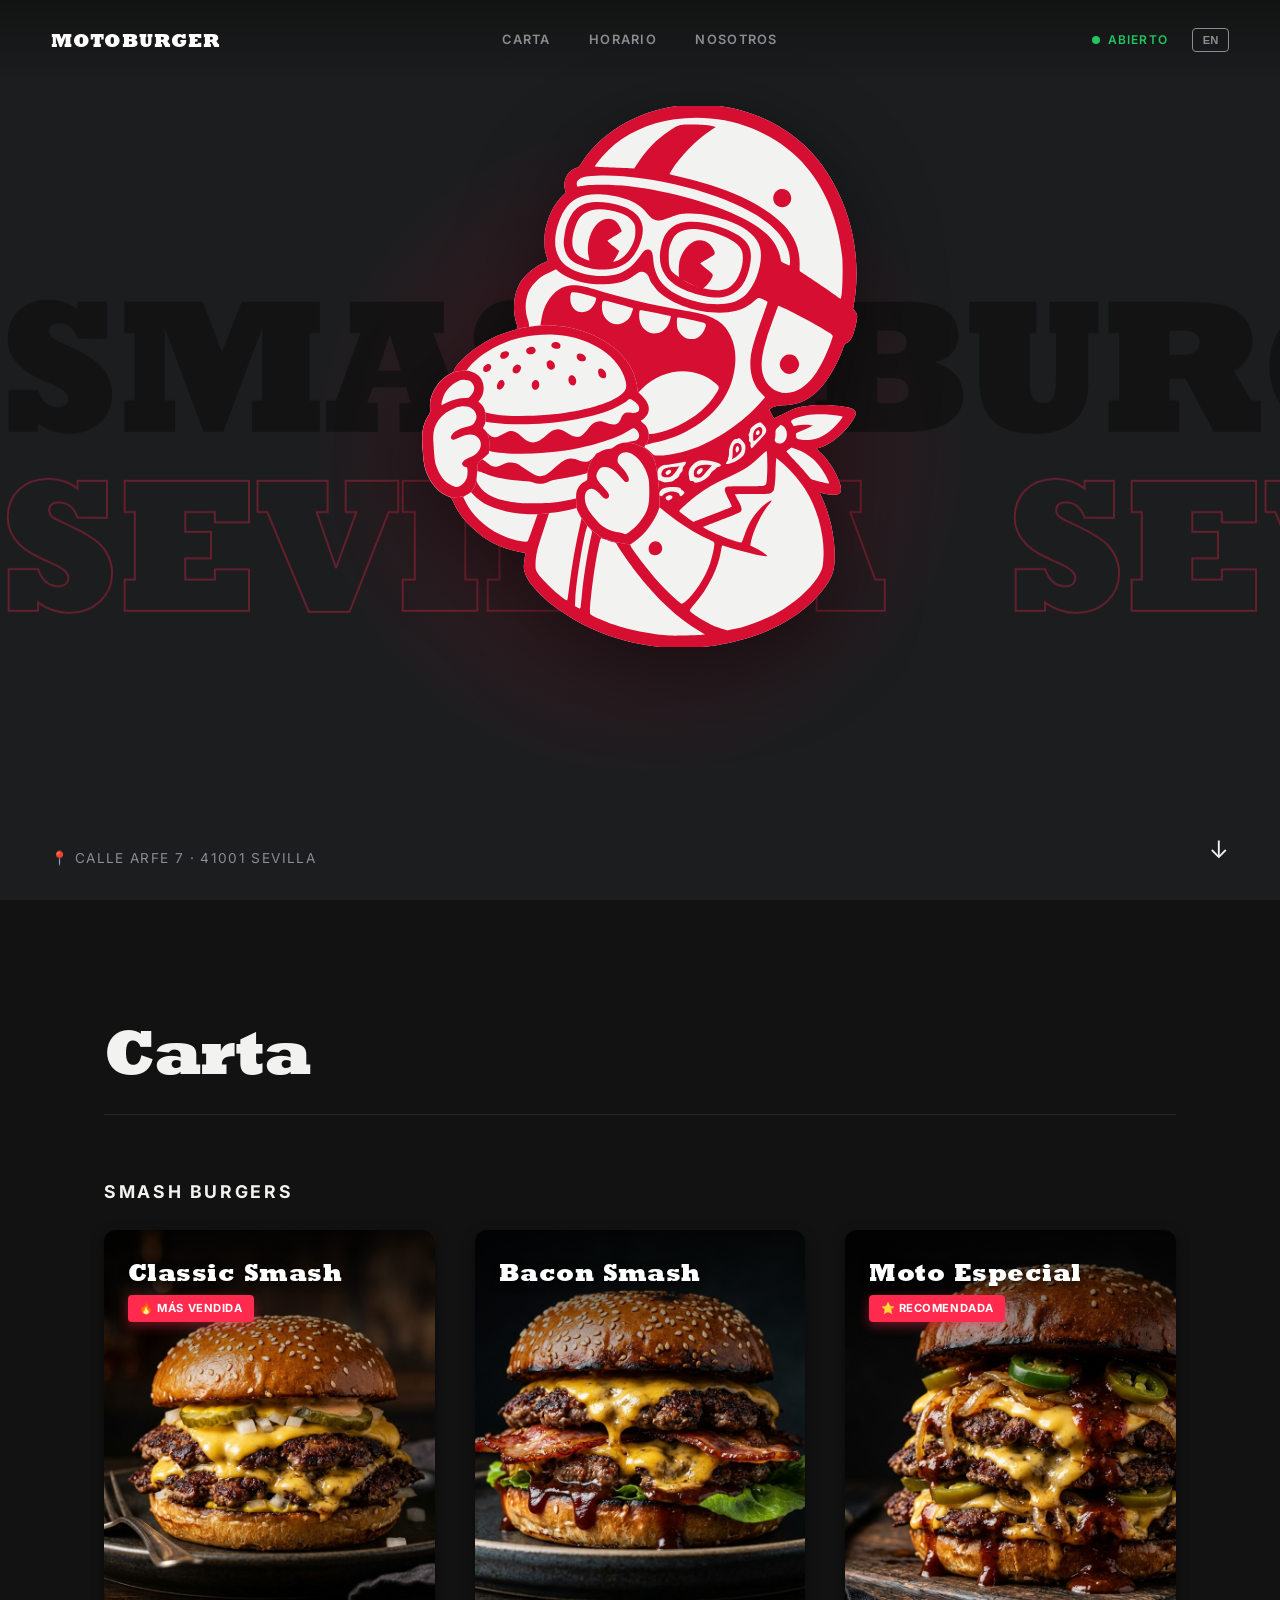
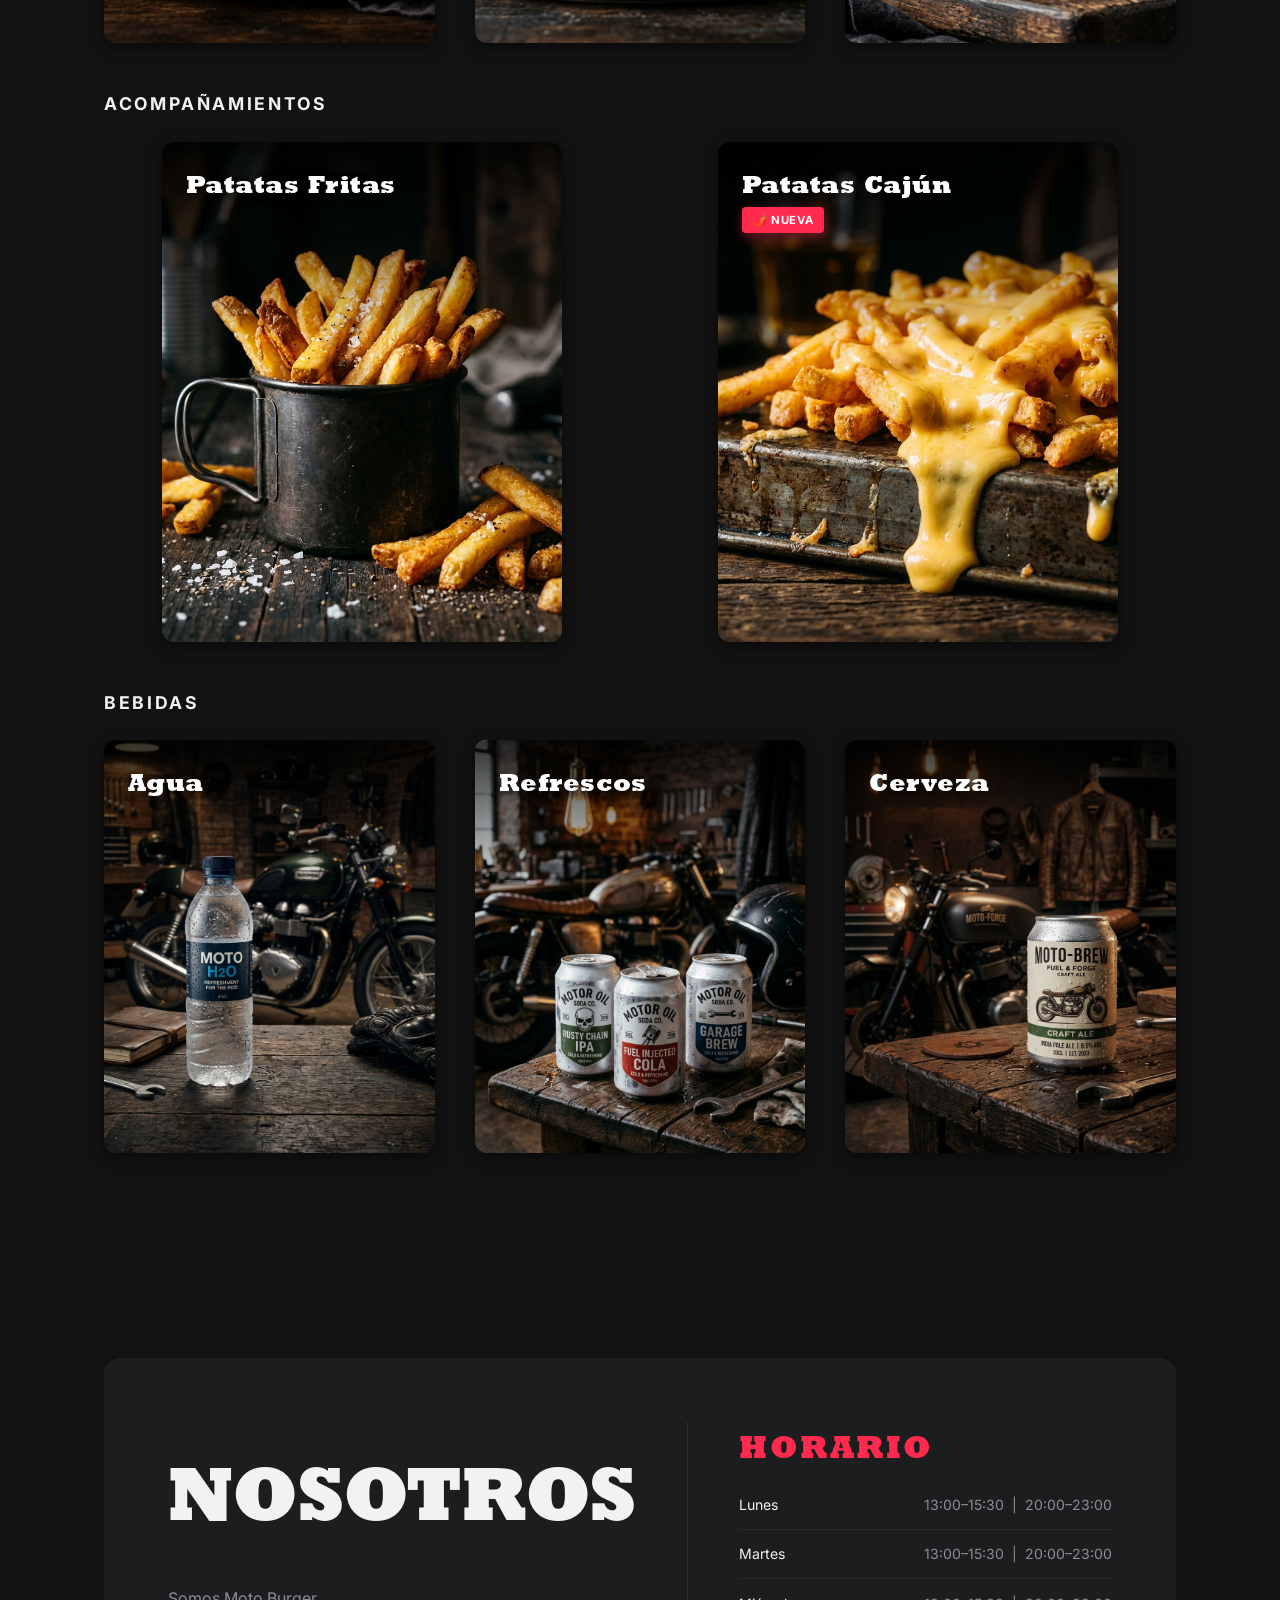
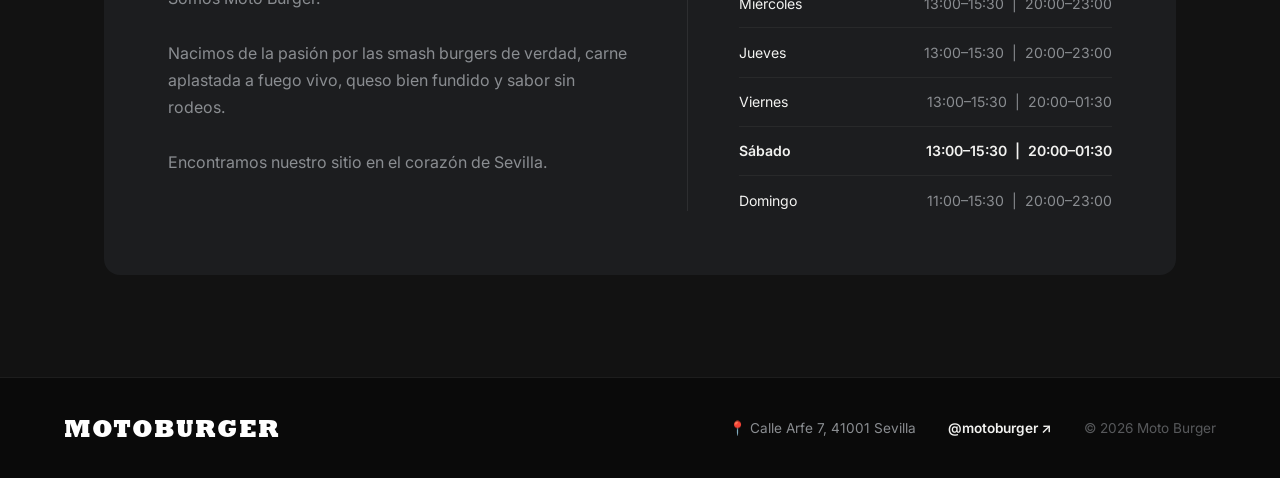
==== commit f3916a27: "feat: assets added" ====
--- a/moto-burger/index.html
+++ b/moto-burger/index.html
@@ -84,6 +84,7 @@
     <path fill="#d50e32" d="m 659.58152,354.61009 c -16.7222,-7.64808 -42.52297,-12.77831 -65.1929,-12.96297 -18.93091,-0.15422 -21.05754,-1.29606 -20.31644,-10.9086 l 0.43043,-5.58359 22.46084,0.12889 c 22.37968,0.12844 37.00618,2.11552 54.45049,7.39738 13.10202,3.96704 24.50273,9.35807 24.50273,11.58646 0,3.41479 -2.44507,7.32527 -6.46321,10.33654 -3.70246,2.77474 -3.81783,2.7748 -9.87194,0.005 z" id="guino" />
   </g>
 </svg>
+      <div id="now-you-text">Now you!</div>
     </div>
     <div class="hero-footer">
       <p>📍 Calle Arfe 7 · 41001 Sevilla</p>
--- a/moto-burger/style.css
+++ b/moto-burger/style.css
@@ -284,6 +284,26 @@
   position: relative;
   z-index: 10;
   pointer-events: none;
+  display: flex;
+  flex-direction: column;
+  align-items: center;
+}
+
+#now-you-text {
+  opacity: 0;
+  transform: translateY(20px);
+  transition: opacity 0.6s ease-out, transform 0.6s ease-out;
+  color: #d50e32;
+  font-family: 'Rockwell', serif;
+  font-size: clamp(3rem, 6vw, 5rem);
+  text-align: center;
+  margin-top: 2rem;
+  font-weight: bold;
+}
+
+#now-you-text.visible {
+  opacity: 1;
+  transform: translateY(0);
 }
 
 #hero-mascot {
@@ -378,8 +398,8 @@
   35.999% { opacity: 0; }
   36% { opacity: 1; transform: scale(1.03); }
   39% { opacity: 1; transform: scale(1); }
-  53.999% { opacity: 1; }
-  54% { opacity: 0; }
+  47.999% { opacity: 1; }
+  48% { opacity: 0; }
   100% { opacity: 0; }
 }
 
